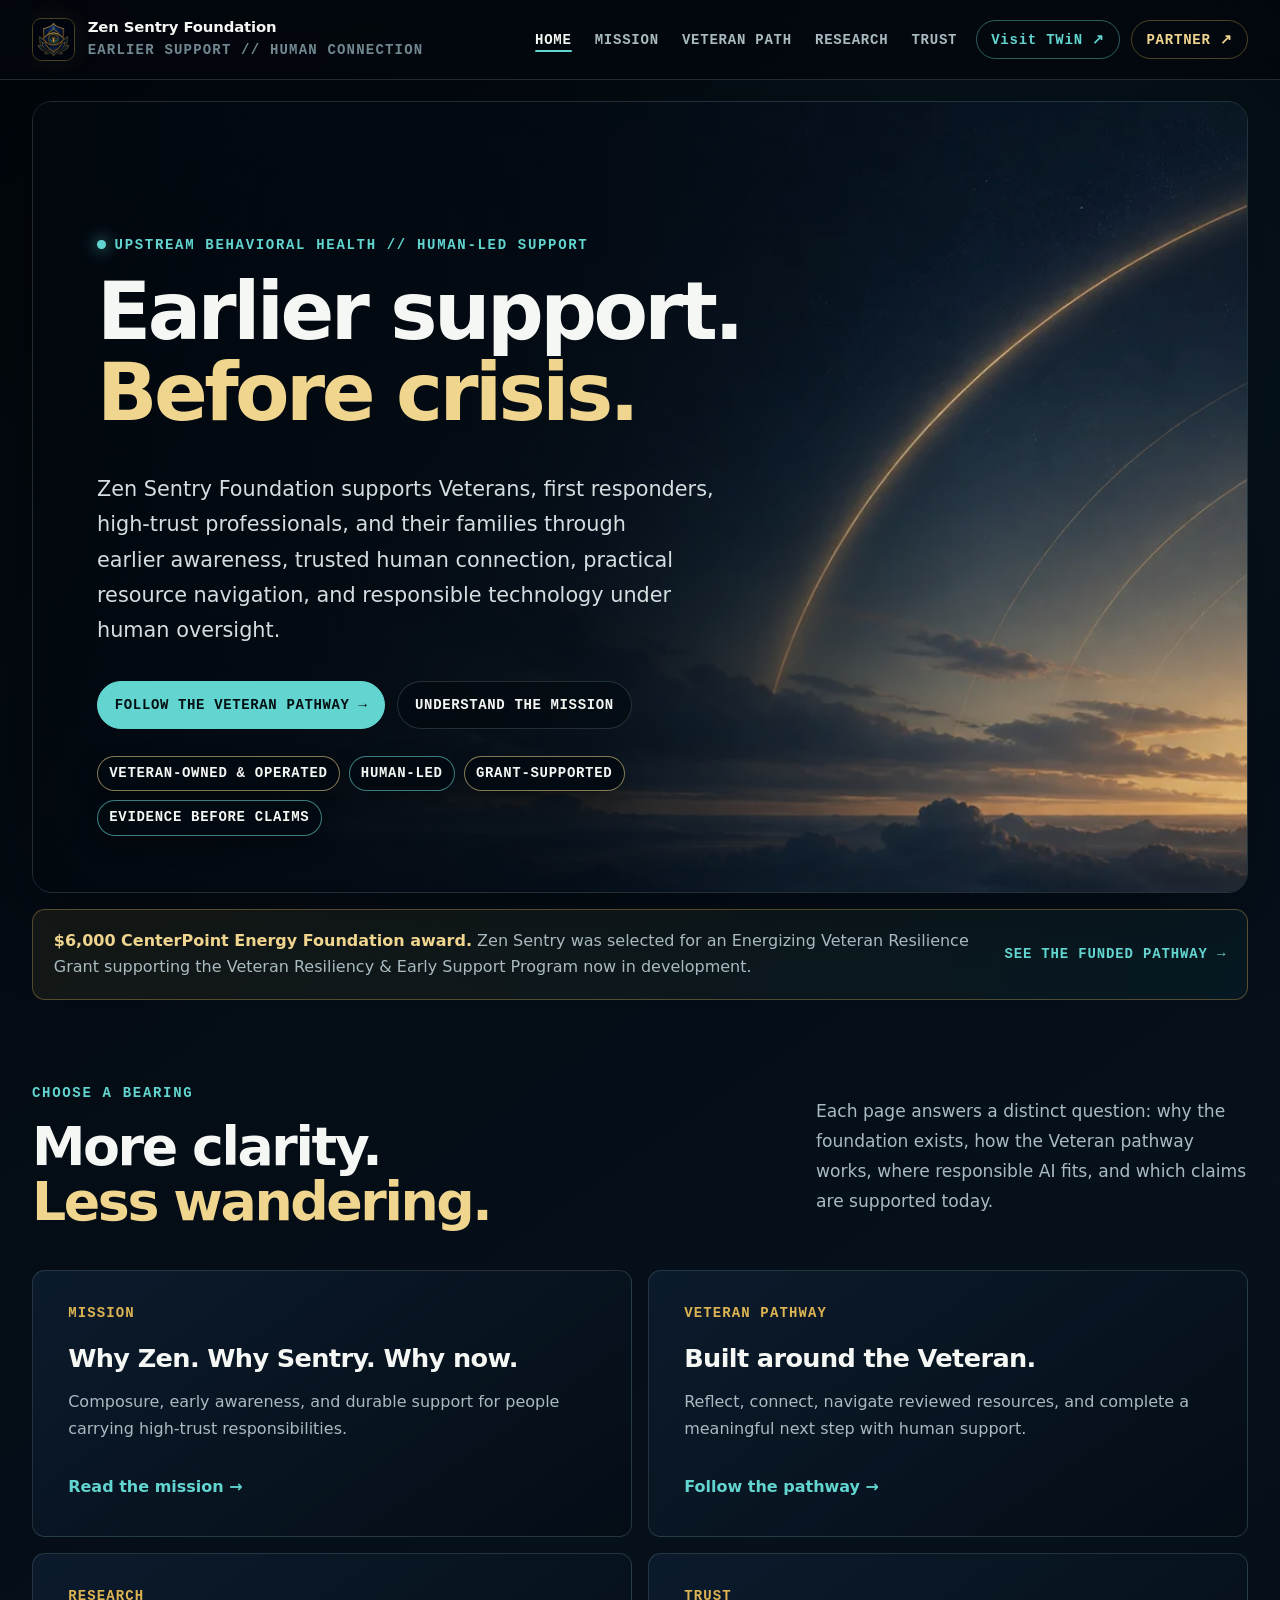
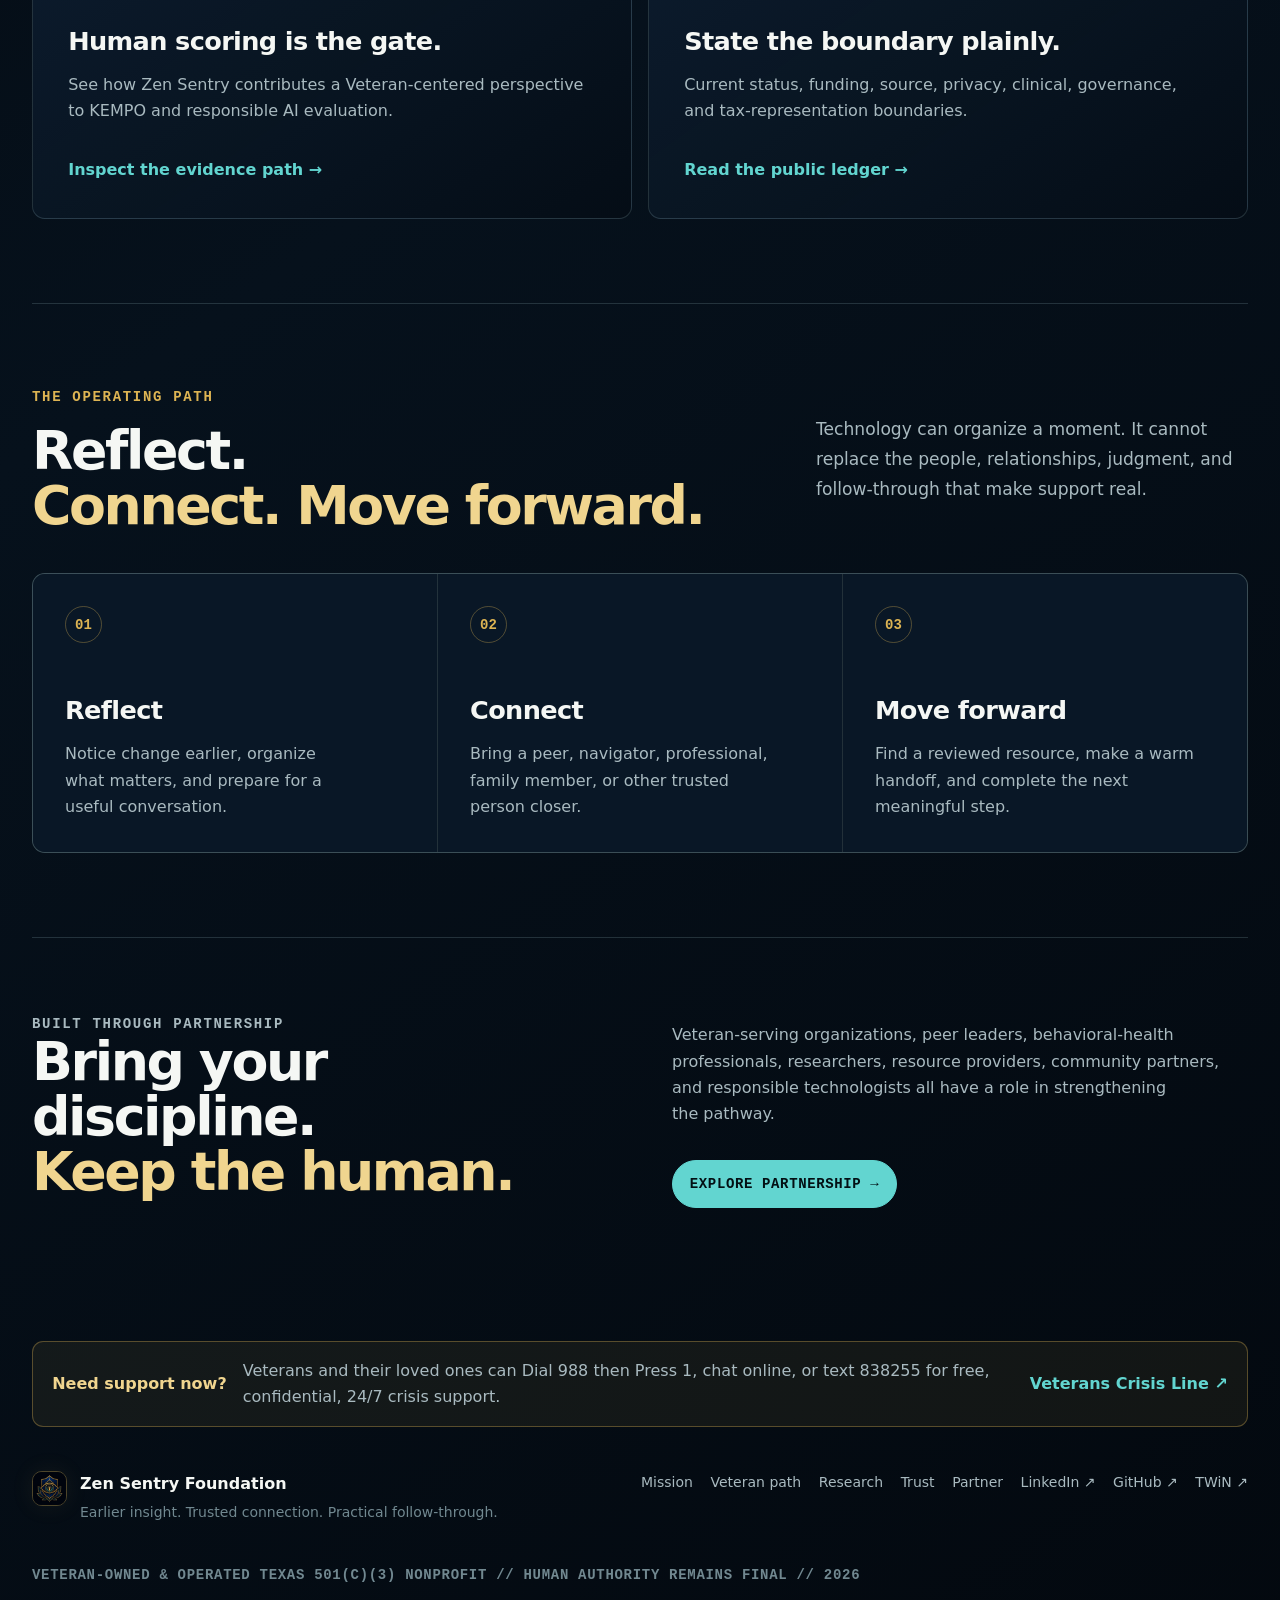
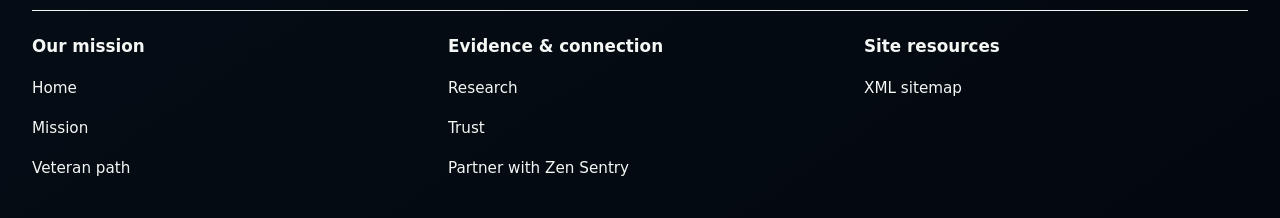
==== index.html @ cef66a47 "Correct TWiN homepage header links across ZSF" ====
<!doctype html>
<html lang="en">
  <head>
    <meta charset="utf-8">
    <meta name="viewport" content="width=device-width, initial-scale=1">
    <meta name="theme-color" content="#03070d">
    <meta name="description" content="A nonprofit focused on early awareness, resilience education, and practical resources for Veterans, first responders, high-trust professionals, and families.">
    <meta property="og:type" content="website">
    <meta property="og:site_name" content="Zen Sentry Foundation">
    <meta property="og:title" content="Zen Sentry Foundation | Earlier Support Through Human Connection">
    <meta property="og:description" content="A nonprofit focused on early awareness, resilience education, and practical resources for Veterans, first responders, high-trust professionals, and families.">
    <meta property="og:url" content="https://thewizardnexus.github.io/Zen-Sentry-Foundation/">
    <meta property="og:image" content="https://thewizardnexus.github.io/Zen-Sentry-Foundation/assets/zen-sentry-foundation-readme-header.png">
    <meta property="og:image:alt" content="A gold Zen Sentry seal over a midnight horizon and a path toward dawn.">
    <meta name="twitter:card" content="summary_large_image">
    <meta name="twitter:title" content="Zen Sentry Foundation | Earlier Support Through Human Connection">
    <meta name="twitter:description" content="A nonprofit focused on early awareness, resilience education, and practical resources for Veterans, first responders, high-trust professionals, and families.">
    <meta name="twitter:image" content="https://thewizardnexus.github.io/Zen-Sentry-Foundation/assets/zen-sentry-foundation-readme-header.png">
    <link rel="canonical" href="https://thewizardnexus.github.io/Zen-Sentry-Foundation/">
    <link rel="icon" href="assets/zen-sentry-logo.jpg" type="image/jpeg">
    <link rel="apple-touch-icon" href="assets/zen-sentry-logo.jpg">
    <link rel="stylesheet" href="styles.css?v=20260830e">
    <script src="app.js?v=20260825" defer></script>
    <title>Zen Sentry Foundation | Earlier Support Through Human Connection</title>
  </head>
  <body data-page="home">
    <a class="skip-link" href="#main">Skip to the mission</a>
    <header class="site-header">
      <a class="brand" href="index.html" aria-label="Zen Sentry Foundation home">
        <img class="brand-mark" src="assets/zen-sentry-logo.jpg" width="200" height="200" alt="">
        <span class="brand-copy"><b>Zen Sentry Foundation</b><small>Earlier support // human connection</small></span>
      </a>
      <button class="menu-button" type="button" aria-expanded="false" aria-controls="primary-navigation">Menu</button>
      <nav id="primary-navigation" aria-label="Primary navigation">
        <a data-nav="home" href="index.html">Home</a>
        <a data-nav="mission" href="mission.html">Mission</a>
        <a data-nav="veterans" href="veterans.html">Veteran path</a>
        <a data-nav="research" href="research.html">Research</a>
        <a data-nav="trust" href="trust.html">Trust</a>
        <a class="nav-twin" href="https://www.thewizardnexus.com/index.html">Visit TWiN ↗</a>
        <a class="nav-cta" data-nav="contact" href="contact.html">Partner ↗</a>
      </nav>
    </header>

    <main id="main">
      <section class="home-hero" aria-labelledby="home-title">
        <img class="hero-art" src="assets/zen-sentry-foundation-readme-header.webp" width="2172" height="724" alt="A gold Zen Sentry seal above a quiet planetary horizon, with a luminous path toward dawn.">
        <div class="home-hero-copy">
          <p class="eyebrow"><span class="signal-dot" aria-hidden="true"></span>Upstream behavioral health // human-led support</p>
          <h1 id="home-title"><span class="headline-white">Earlier support.</span><br><span>Before crisis.</span></h1>
          <p class="hero-lede">Zen Sentry Foundation supports Veterans, first responders, high-trust professionals, and their families through earlier awareness, trusted human connection, practical resource navigation, and responsible technology under human oversight.</p>
          <div class="button-row">
            <a class="button button-primary" href="veterans.html">Follow the Veteran pathway <span aria-hidden="true">→</span></a>
            <a class="button button-secondary" href="mission.html">Understand the mission</a>
          </div>
          <p class="proof-line"><span>Veteran-owned &amp; operated</span><span>Human-led</span><span>Grant-supported</span><span>Evidence before claims</span></p>
        </div>
      </section>

      <aside class="grant-signal reveal" aria-label="Current program milestone">
        <p><strong>$6,000 CenterPoint Energy Foundation award.</strong> Zen Sentry was selected for an Energizing Veteran Resilience Grant supporting the Veteran Resiliency &amp; Early Support Program now in development.</p>
        <a href="veterans.html">See the funded pathway →</a>
      </aside>

      <section class="section reveal" aria-labelledby="routes-title">
        <div class="section-heading">
          <div><p class="eyebrow">Choose a bearing</p><h2 id="routes-title">More clarity.<br><span>Less wandering.</span></h2></div>
          <p>Each page answers a distinct question: why the foundation exists, how the Veteran pathway works, where responsible AI fits, and which claims are supported today.</p>
        </div>
        <div class="route-grid">
          <a class="route-card" href="mission.html"><span class="card-code">Mission</span><h3>Why Zen. Why Sentry. Why now.</h3><p>Composure, early awareness, and durable support for people carrying high-trust responsibilities.</p><i>Read the mission →</i></a>
          <a class="route-card" href="veterans.html"><span class="card-code">Veteran pathway</span><h3>Built around the Veteran.</h3><p>Reflect, connect, navigate reviewed resources, and complete a meaningful next step with human support.</p><i>Follow the pathway →</i></a>
          <a class="route-card" href="research.html"><span class="card-code">Research</span><h3>Human scoring is the gate.</h3><p>See how Zen Sentry contributes a Veteran-centered perspective to KEMPO and responsible AI evaluation.</p><i>Inspect the evidence path →</i></a>
          <a class="route-card" href="trust.html"><span class="card-code">Trust</span><h3>State the boundary plainly.</h3><p>Current status, funding, source, privacy, clinical, governance, and tax-representation boundaries.</p><i>Read the public ledger →</i></a>
        </div>
      </section>

      <section class="section reveal" aria-labelledby="path-title">
        <div class="section-heading">
          <div><p class="eyebrow gold">The operating path</p><h2 id="path-title">Reflect.<br><span>Connect. Move forward.</span></h2></div>
          <p>Technology can organize a moment. It cannot replace the people, relationships, judgment, and follow-through that make support real.</p>
        </div>
        <div class="pathway">
          <article><span>01</span><h3>Reflect</h3><p>Notice change earlier, organize what matters, and prepare for a useful conversation.</p></article>
          <article><span>02</span><h3>Connect</h3><p>Bring a peer, navigator, professional, family member, or other trusted person closer.</p></article>
          <article><span>03</span><h3>Move forward</h3><p>Find a reviewed resource, make a warm handoff, and complete the next meaningful step.</p></article>
        </div>
      </section>

      <section class="page-next reveal" aria-labelledby="partner-title">
        <div><p class="eyebrow">Built through partnership</p><h2 id="partner-title">Bring your discipline.<br><span>Keep the human.</span></h2></div>
        <div><p>Veteran-serving organizations, peer leaders, behavioral-health professionals, researchers, resource providers, community partners, and responsible technologists all have a role in strengthening the pathway.</p><div class="button-row"><a class="button button-primary" href="contact.html">Explore partnership <span aria-hidden="true">→</span></a></div></div>
      </section>
    </main>

    <footer class="site-footer">
      <aside class="crisis-bar" aria-label="Crisis support">
        <strong>Need support now?</strong>
        <span>Veterans and their loved ones can Dial 988 then Press 1, chat online, or text 838255 for free, confidential, 24/7 crisis support.</span>
        <a href="https://www.veteranscrisisline.net/" target="_blank" rel="noreferrer">Veterans Crisis Line ↗</a>
      </aside>
      <div class="footer-main">
        <div class="footer-brand"><img class="brand-mark small" src="assets/zen-sentry-logo.jpg" width="200" height="200" alt=""><p><strong>Zen Sentry Foundation</strong><span>Earlier insight. Trusted connection. Practical follow-through.</span></p></div>
        <nav class="footer-nav" aria-label="Footer navigation"><a href="mission.html">Mission</a><a href="veterans.html">Veteran path</a><a href="research.html">Research</a><a href="trust.html">Trust</a><a href="contact.html">Partner</a><a href="https://www.linkedin.com/company/zen-sentry-foundation/">LinkedIn ↗</a><a href="https://github.com/TheWizardNexus/Zen-Sentry-Foundation">GitHub ↗</a><a href="https://thewizardnexus.github.io/TheWizardNexus.com/">TWiN ↗</a></nav>
      </div>
      <p class="footer-note">Veteran-owned &amp; operated Texas 501(c)(3) nonprofit // Human authority remains final // <span data-current-year>2026</span></p>

<nav class="site-map-navigation" aria-label="Site map">
<div class="site-map-group"><h2>Our mission</h2><ul><li><a href="index.html">Home</a></li><li><a href="mission.html">Mission</a></li><li><a href="veterans.html">Veteran path</a></li></ul></div>
<div class="site-map-group"><h2>Evidence &amp; connection</h2><ul><li><a href="research.html">Research</a></li><li><a href="trust.html">Trust</a></li><li><a href="contact.html">Partner with Zen Sentry</a></li></ul></div>
<div class="site-map-group"><h2>Site resources</h2><ul><li><a href="sitemap.xml">XML sitemap</a></li></ul></div>
</nav>
</footer>
  </body>
</html>
---- styles.css ----
:root {
  color-scheme: dark;
  --void: #03070d;
  --ink: #06101b;
  --panel: #091726;
  --panel-strong: #0c1c2d;
  --line: rgba(169, 208, 214, 0.18);
  --line-gold: rgba(221, 180, 83, 0.34);
  --white: #f5f7f4;
  --muted: #a9bac0;
  --quiet: #718890;
  --teal: #62d5d0;
  --teal-strong: #37bfc3;
  --gold: #ddb453;
  --gold-soft: #f0d58f;
  --danger: #ffcf88;
  --shadow: 0 26px 80px rgba(0, 0, 0, 0.34);
  --sans: Inter, ui-sans-serif, system-ui, -apple-system, BlinkMacSystemFont, "Segoe UI", sans-serif;
  --mono: "SFMono-Regular", Consolas, "Liberation Mono", monospace;
  --max: 76rem;
}

* { box-sizing: border-box; }

html {
  min-width: 20rem;
  overflow-x: clip;
  background: var(--void);
  scroll-behavior: smooth;
}

body {
  min-height: 100vh;
  margin: 0;
  overflow-x: clip;
  background:
    radial-gradient(circle at 75% 10%, rgba(55, 191, 195, 0.08), transparent 31rem),
    linear-gradient(145deg, #02060b 0%, #06111c 48%, #03080e 100%);
  color: var(--white);
  font: 400 1rem/1.65 var(--sans);
  -webkit-font-smoothing: antialiased;
}

body::before {
  position: fixed;
  z-index: -1;
  inset: -20vh -20vw;
  background:
    radial-gradient(circle at 20% 30%, rgba(221, 180, 83, 0.08) 0 1px, transparent 2px),
    radial-gradient(circle at 80% 18%, rgba(98, 213, 208, 0.12) 0 1px, transparent 2px),
    radial-gradient(circle at 60% 75%, rgba(255, 255, 255, 0.08) 0 1px, transparent 2px);
  background-size: 17rem 17rem, 23rem 23rem, 29rem 29rem;
  content: "";
  opacity: 0.36;
  animation: atmosphere 42s ease-in-out infinite alternate;
}

@keyframes atmosphere {
  to { transform: translate3d(2.5rem, -1.5rem, 0) scale(1.02); }
}

a { color: inherit; text-decoration: none; }
a:hover { color: var(--teal); }
img { max-width: 100%; }
button, input, textarea, select { font: inherit; }

:focus-visible {
  outline: 3px solid var(--gold);
  outline-offset: 4px;
}

.skip-link {
  position: fixed;
  z-index: 100;
  top: 0.75rem;
  left: 0.75rem;
  padding: 0.7rem 1rem;
  transform: translateY(-160%);
  border-radius: 999px;
  background: var(--white);
  color: var(--void);
  font-weight: 800;
}

.skip-link:focus { transform: translateY(0); }

.site-header {
  position: sticky;
  z-index: 50;
  top: 0;
  display: flex;
  width: min(100% - 2rem, var(--max));
  min-height: 5rem;
  margin: 0 auto;
  align-items: center;
  justify-content: space-between;
  gap: 2rem;
  border-bottom: 1px solid var(--line);
  background: rgba(3, 8, 14, 0.84);
  backdrop-filter: blur(18px);
}

.site-header::before,
.site-header::after {
  position: absolute;
  top: 0;
  bottom: -1px;
  width: max(1rem, calc((100vw - var(--max)) / 2));
  background: inherit;
  border-bottom: inherit;
  content: "";
}

.site-header::before { right: 100%; }
.site-header::after { left: 100%; }

.brand {
  display: inline-flex;
  min-width: max-content;
  align-items: center;
  gap: 0.78rem;
}

.brand-mark {
  display: block;
  width: 2.7rem;
  height: 2.7rem;
  flex: 0 0 auto;
  border: 1px solid var(--line-gold);
  border-radius: 0.6rem;
  object-fit: cover;
  box-shadow: 0 0 24px rgba(221, 180, 83, 0.08);
}

.brand-mark.small { width: 2.2rem; height: 2.2rem; }
.brand-copy { display: grid; line-height: 1.15; }
.brand-copy b { font-size: 0.93rem; letter-spacing: -0.01em; }
.brand-copy small {
  margin-top: 0.3rem;
  color: var(--quiet);
  font: 650 0.875rem/1.3 var(--mono);
  letter-spacing: 0.085em;
  text-transform: uppercase;
}

#primary-navigation {
  display: flex;
  align-items: center;
  gap: clamp(0.15rem, 0.6vw, 0.7rem);
}

#primary-navigation a {
  position: relative;
  padding: 0.65rem 0.48rem;
  color: var(--muted);
  font: 700 0.875rem/1 var(--mono);
  letter-spacing: 0.055em;
  text-transform: uppercase;
}

#primary-navigation a:hover,
#primary-navigation a[aria-current="page"] { color: var(--white); }

#primary-navigation a[aria-current="page"]::after {
  position: absolute;
  right: 0.45rem;
  bottom: 0.3rem;
  left: 0.45rem;
  height: 2px;
  border-radius: 999px;
  background: var(--teal);
  content: "";
}

#primary-navigation .nav-cta {
  margin-left: 0.2rem;
  padding: 0.72rem 0.9rem;
  border: 1px solid var(--line-gold);
  border-radius: 999px;
  color: var(--gold-soft);
}

#primary-navigation .nav-cta::after { display: none; }
#primary-navigation .nav-cta:hover { border-color: var(--gold); background: rgba(221, 180, 83, 0.1); }
#primary-navigation .nav-twin {
  margin-left: 0.2rem;
  padding: 0.72rem 0.9rem;
  border: 1px solid rgba(98, 213, 208, 0.42);
  border-radius: 999px;
  color: var(--teal);
  text-transform: none;
}
#primary-navigation .nav-twin::after { display: none; }
#primary-navigation .nav-twin:hover { border-color: var(--teal); background: rgba(98, 213, 208, 0.08); }

.menu-button {
  display: none;
  border: 1px solid var(--line);
  border-radius: 999px;
  background: var(--panel);
  color: var(--white);
  padding: 0.65rem 0.9rem;
  font: 750 0.875rem/1 var(--mono);
  letter-spacing: 0.06em;
  text-transform: uppercase;
}

main {
  width: min(100% - 2rem, var(--max));
  margin: 0 auto;
}

.home-hero {
  position: relative;
  min-height: clamp(35rem, 66vw, 48rem);
  margin-top: 1.3rem;
  overflow: hidden;
  border: 1px solid var(--line);
  border-radius: 1.25rem;
  box-shadow: var(--shadow);
  isolation: isolate;
}

.home-hero::after {
  position: absolute;
  z-index: -1;
  inset: 0;
  background: linear-gradient(90deg, rgba(2, 7, 13, 0.92) 0%, rgba(2, 7, 13, 0.68) 43%, rgba(2, 7, 13, 0.08) 78%);
  content: "";
}

.hero-art {
  position: absolute;
  z-index: -2;
  inset: 0;
  width: 100%;
  height: 100%;
  object-fit: cover;
  object-position: center;
}

.home-hero-copy {
  display: flex;
  min-height: inherit;
  max-width: 52rem;
  padding: clamp(4rem, 11vw, 8.3rem) clamp(1.4rem, 5vw, 4.5rem) 3.5rem;
  flex-direction: column;
  justify-content: flex-end;
}

.home-hero h1 { max-width: 9.5em; font-size: clamp(3.8rem, 6.2vw, 6.5rem); }
.home-hero h1 .headline-white { color: var(--white); white-space: nowrap; }

.eyebrow {
  margin: 0 0 1rem;
  color: var(--teal);
  font: 750 0.875rem/1.5 var(--mono);
  letter-spacing: 0.12em;
  text-transform: uppercase;
}

.eyebrow.gold { color: var(--gold); }

.signal-dot {
  display: inline-block;
  width: 0.55rem;
  height: 0.55rem;
  margin-right: 0.55rem;
  border-radius: 50%;
  background: var(--teal);
  box-shadow: 0 0 16px var(--teal);
}

h1, h2, h3, p { text-wrap: pretty; }

h1, h2, h3 {
  margin: 0 0 1rem;
  color: var(--white);
  line-height: 1.02;
  letter-spacing: -0.045em;
}

h1 { font-size: clamp(3.7rem, 8.4vw, 7.9rem); }
h2 { font-size: clamp(2.5rem, 4.2vw, 4.2rem); }
h3 { font-size: clamp(1.25rem, 2vw, 1.75rem); letter-spacing: -0.025em; line-height: 1.14; }
h1 span, h2 span { color: var(--gold-soft); }

.hero-lede {
  max-width: 39rem;
  margin: 1.4rem 0 0;
  color: #d2dedf;
  font-size: clamp(1.08rem, 1.7vw, 1.3rem);
  line-height: 1.7;
}

.button-row {
  display: flex;
  margin-top: 2rem;
  flex-wrap: wrap;
  gap: 0.75rem;
}

.button {
  display: inline-flex;
  min-height: 3rem;
  padding: 0.8rem 1.05rem;
  align-items: center;
  justify-content: center;
  gap: 0.55rem;
  border: 1px solid var(--line);
  border-radius: 999px;
  font: 800 0.875rem/1 var(--mono);
  letter-spacing: 0.045em;
  text-transform: uppercase;
}

.button-primary {
  border-color: var(--teal);
  background: var(--teal);
  color: #031014;
}

.button-primary:hover { background: #90ebe5; color: #031014; }
.button-secondary { background: rgba(3, 10, 17, 0.7); color: var(--white); }
.button-secondary:hover { border-color: var(--gold); color: var(--gold-soft); }

.proof-line {
  display: flex;
  margin: 1.7rem 0 0;
  flex-wrap: wrap;
  gap: 0.55rem;
  color: var(--white);
  font: 750 0.875rem/1.25 var(--mono);
  letter-spacing: 0.05em;
  text-transform: uppercase;
}

.proof-line span {
  width: fit-content;
  padding: 0.5rem 0.7rem;
  border: 1px solid rgba(240, 213, 143, 0.55);
  border-radius: 999px;
  background: rgba(3, 10, 17, 0.88);
  box-shadow: 0 0.55rem 1.4rem rgba(0, 0, 0, 0.28);
  backdrop-filter: blur(10px);
}
.proof-line span:nth-child(even) { border-color: rgba(98, 213, 208, 0.58); }

.grant-signal {
  display: grid;
  margin-top: 1rem;
  grid-template-columns: 1fr auto;
  gap: 1rem;
  padding: 1.15rem 1.3rem;
  align-items: center;
  border: 1px solid var(--line-gold);
  border-radius: 0.8rem;
  background: linear-gradient(90deg, rgba(221, 180, 83, 0.08), rgba(55, 191, 195, 0.05));
}

.grant-signal p { margin: 0; color: var(--muted); }
.grant-signal strong { color: var(--gold-soft); }
.grant-signal a { color: var(--teal); font: 750 0.875rem/1 var(--mono); letter-spacing: 0.06em; text-transform: uppercase; }

.section {
  padding: clamp(3.25rem, 6.5vw, 5.5rem) 0;
  border-bottom: 1px solid var(--line);
}

.section-heading {
  display: grid;
  margin-bottom: 2.5rem;
  grid-template-columns: minmax(0, 1.25fr) minmax(17rem, 0.75fr);
  gap: 2rem 4rem;
  align-items: center;
}

.section-heading h2 { margin-bottom: 0; }
.section-heading > p,
.section-copy p,
.page-hero-aside p {
  margin: 0;
  color: var(--muted);
  font-size: 1.07rem;
  line-height: 1.75;
}

.route-grid,
.card-grid {
  display: grid;
  grid-template-columns: repeat(2, minmax(0, 1fr));
  gap: 1rem;
}

.route-card,
.info-card {
  position: relative;
  min-height: 14rem;
  padding: clamp(1.3rem, 3vw, 2.2rem);
  overflow: hidden;
  border: 1px solid var(--line);
  border-radius: 0.8rem;
  background: linear-gradient(145deg, rgba(12, 28, 45, 0.96), rgba(5, 13, 22, 0.9));
}

.route-card:hover { transform: translateY(-3px); border-color: rgba(98, 213, 208, 0.44); color: inherit; }
.route-card,
.button { transition: border-color 180ms ease, background 180ms ease, color 180ms ease, transform 180ms ease; }

.card-code {
  display: block;
  margin-bottom: 1.5rem;
  color: var(--gold);
  font: 750 0.875rem/1 var(--mono);
  letter-spacing: 0.08em;
  text-transform: uppercase;
}

.route-card p,
.info-card p { max-width: 35rem; margin: 0.8rem 0 0; color: var(--muted); }
.route-card i { display: block; margin-top: 2rem; color: var(--teal); font-style: normal; font-weight: 750; }

.pathway {
  display: grid;
  grid-template-columns: repeat(3, minmax(0, 1fr));
  gap: 1px;
  overflow: hidden;
  border: 1px solid var(--line);
  border-radius: 0.8rem;
  background: var(--line);
}

.pathway article {
  min-height: 17rem;
  padding: 2rem;
  background: var(--panel);
}

.pathway span,
.step-number {
  display: inline-grid;
  width: 2.3rem;
  height: 2.3rem;
  place-items: center;
  border: 1px solid var(--line-gold);
  border-radius: 50%;
  color: var(--gold);
  font: 750 0.875rem/1 var(--mono);
}

.pathway h3 { margin-top: 3.3rem; }
.pathway p { margin-bottom: 0; color: var(--muted); }

.page-hero {
  position: relative;
  display: grid;
  min-height: auto;
  padding: clamp(2.75rem, 5vw, 4.25rem) 0 clamp(2.5rem, 4vw, 3.5rem);
  grid-template-columns: minmax(0, 1.25fr) minmax(18rem, 0.75fr);
  gap: 2rem 4rem;
  align-items: center;
  border-bottom: 1px solid var(--line);
}

.page-hero::after {
  position: absolute;
  z-index: -1;
  top: 4rem;
  right: -12rem;
  width: 32rem;
  height: 32rem;
  border: 1px solid var(--line-gold);
  border-radius: 50%;
  box-shadow: inset 0 0 80px rgba(55, 191, 195, 0.04);
  content: "";
}

.page-hero h1 { max-width: none; font-size: clamp(3.2rem, 5.5vw, 5.4rem); }
.page-hero-aside { padding-bottom: 0.4rem; }

.status-row {
  display: flex;
  margin: 1.3rem 0 0;
  flex-wrap: wrap;
  gap: 0.55rem;
}

.status-chip {
  padding: 0.42rem 0.62rem;
  border: 1px solid var(--line);
  border-radius: 999px;
  color: var(--muted);
  font: 700 0.875rem/1 var(--mono);
  letter-spacing: 0.05em;
  text-transform: uppercase;
}

.status-chip.good { border-color: rgba(98, 213, 208, 0.48); color: var(--teal); }
.status-chip.caution { border-color: var(--line-gold); color: var(--gold-soft); }

.name-grid {
  display: grid;
  grid-template-columns: repeat(3, minmax(0, 1fr));
  gap: 1rem;
}

.name-card {
  min-height: 15rem;
  padding: 1.6rem;
  border: 1px solid var(--line);
  border-radius: 0.8rem;
  background: var(--panel);
}

.name-card strong {
  display: block;
  color: var(--gold-soft);
  font: 500 clamp(2.5rem, 4vw, 4rem)/1 var(--sans);
  letter-spacing: -0.055em;
}
.name-card span { display: block; margin-top: 1rem; color: var(--teal); font: 750 0.875rem/1 var(--mono); letter-spacing: 0.1em; text-transform: uppercase; }
.name-card p { margin-top: 1.7rem; color: var(--muted); }

.program-steps {
  display: grid;
  gap: 1rem;
}

.program-step {
  display: grid;
  min-height: 13rem;
  padding: 2rem;
  grid-template-columns: 4rem 1fr minmax(15rem, 0.7fr);
  gap: 1.3rem 2rem;
  align-items: start;
  border: 1px solid var(--line);
  border-radius: 0.8rem;
  background: rgba(9, 23, 38, 0.78);
}

.program-step p { margin: 0; color: var(--muted); }
.program-step .step-outcome { color: var(--gold-soft); font-weight: 650; }

.metric-grid {
  display: grid;
  grid-template-columns: repeat(auto-fit, minmax(12rem, 1fr));
  gap: 0.7rem;
}

.metric-card {
  min-height: 0;
  padding: 1rem 1.1rem;
  border: 1px solid var(--line);
  border-top: 2px solid rgba(98, 213, 208, 0.68);
  border-radius: 0.7rem;
  background: var(--panel);
}
.metric-card p { margin: 0; color: var(--muted); font-size: 1.02rem; }

.boundary-box {
  display: grid;
  padding: clamp(1.6rem, 4vw, 3rem);
  grid-template-columns: 1fr 1fr;
  gap: 2rem 4rem;
  border: 1px solid var(--line-gold);
  border-radius: 0.8rem;
  background: linear-gradient(135deg, rgba(221, 180, 83, 0.08), rgba(9, 23, 38, 0.82));
}

.boundary-box p { margin: 0; color: var(--muted); }

.snapshot {
  display: grid;
  grid-template-columns: repeat(3, minmax(0, 1fr));
  gap: 1rem;
}

.snapshot article {
  min-height: 16rem;
  padding: 1.8rem;
  border-top: 2px solid var(--teal);
  background: var(--panel);
}

.snapshot strong { display: block; color: var(--white); font-size: clamp(3rem, 6vw, 5.5rem); letter-spacing: -0.06em; line-height: 1; }
.snapshot span { display: block; margin-top: 1rem; color: var(--gold); font: 750 0.875rem/1.4 var(--mono); letter-spacing: 0.08em; text-transform: uppercase; }
.snapshot p { margin-top: 2rem; color: var(--muted); }

.dimensions {
  display: grid;
  grid-template-columns: repeat(5, minmax(0, 1fr));
  gap: 1px;
  overflow: hidden;
  border: 1px solid var(--line);
  border-radius: 0.8rem;
  background: var(--line);
}

.dimension {
  min-height: 11rem;
  padding: 1.1rem;
  border: 0;
  border-radius: 0;
  background: rgba(8, 18, 27, 0.96);
}

.dimension b { color: var(--gold); font: 800 clamp(2.2rem, 3.5vw, 3.5rem)/1 var(--sans); }
.dimension h3 { margin: 1rem 0 0.55rem; font-size: 1.15rem; }
.dimension p { margin: 0; color: var(--muted); font-size: 1rem; }

.kempo-feature {
  margin: clamp(2rem, 4vw, 3.5rem) 0;
  padding: clamp(1.5rem, 4vw, 3.5rem);
  border: 1px solid var(--line-gold);
  border-radius: 0.9rem;
  background: linear-gradient(145deg, rgba(221, 180, 83, 0.08), rgba(8, 18, 27, 0.96) 48%);
}
.kempo-feature .section-heading { margin-bottom: 2rem; }

.evidence-flow {
  display: grid;
  grid-template-columns: 1fr;
  gap: 0;
  overflow: hidden;
  border: 1px solid var(--line);
  border-radius: 0.8rem;
  background: linear-gradient(135deg, rgba(221, 180, 83, 0.05), rgba(9, 23, 38, 0.72));
}

.evidence-flow li {
  display: grid;
  min-height: 0;
  padding: 1rem 1.2rem;
  align-items: center;
  grid-template-columns: 3.5rem 1fr;
  gap: 1rem;
  border-bottom: 1px solid var(--line);
  background: transparent;
  color: var(--muted);
  list-style: none;
}
.evidence-flow li:last-child { border-bottom: 0; }
.evidence-flow b { display: block; margin: 0; color: var(--gold); font: 750 0.875rem/1 var(--mono); }

.ledger {
  width: 100%;
  overflow: hidden;
  border-collapse: separate;
  border: 1px solid var(--line);
  border-spacing: 0;
  border-radius: 0.8rem;
  background: var(--panel);
}

.ledger th,
.ledger td {
  padding: 1.15rem 1.3rem;
  border-bottom: 1px solid var(--line);
  text-align: left;
  vertical-align: top;
}

.ledger tr:last-child th,
.ledger tr:last-child td { border-bottom: 0; }
.ledger th { width: 28%; color: var(--gold-soft); font: 750 0.875rem/1.5 var(--mono); letter-spacing: 0.06em; text-transform: uppercase; }
.ledger th.brand-case { text-transform: none; }
.ledger td { color: var(--muted); }

.partner-grid {
  display: grid;
  grid-template-columns: repeat(3, minmax(0, 1fr));
  gap: 0.8rem;
}

.partner-grid li {
  min-height: 8rem;
  padding: 1.2rem;
  border: 1px solid var(--line);
  border-radius: 0.65rem;
  background: var(--panel);
  color: var(--muted);
  list-style: none;
}

.partner-grid strong { display: block; margin-bottom: 1rem; color: var(--white); }

.contact-routes {
  display: grid;
  grid-template-columns: repeat(3, minmax(0, 1fr));
  gap: 1rem;
}

.contact-route {
  min-height: 18rem;
  padding: 1.7rem;
  border: 1px solid var(--line);
  border-radius: 0.8rem;
  background: var(--panel);
}

.contact-route p { color: var(--muted); }
.contact-route a { display: inline-block; margin-top: 2rem; color: var(--teal); font-weight: 750; }

.page-next {
  display: grid;
  padding: clamp(3rem, 6vw, 5rem) 0;
  grid-template-columns: 1fr 1fr;
  gap: 2rem 4rem;
  align-items: center;
}

.page-next p { margin: 0; color: var(--muted); }

.site-footer {
  width: min(100% - 2rem, var(--max));
  margin: 0 auto;
  padding: 3rem 0 2rem;
}

.crisis-bar {
  display: grid;
  margin-bottom: 2.7rem;
  padding: 1rem 1.2rem;
  grid-template-columns: auto 1fr auto;
  gap: 0.8rem 1rem;
  align-items: center;
  border: 1px solid var(--line-gold);
  border-radius: 0.7rem;
  background: rgba(221, 180, 83, 0.07);
}

.crisis-bar strong { color: var(--gold-soft); }
.crisis-bar span { color: var(--muted); }
.crisis-bar a { color: var(--teal); font-weight: 800; }

.footer-main {
  display: grid;
  grid-template-columns: 1fr 1.2fr;
  gap: 2rem 4rem;
}

.footer-brand {
  display: flex;
  align-items: flex-start;
  gap: 0.8rem;
}

.footer-brand p { display: grid; margin: 0; }
.footer-brand span { margin-top: 0.25rem; color: var(--quiet); font-size: 0.875rem; }
.footer-nav { display: flex; flex-wrap: wrap; justify-content: flex-end; gap: 0.65rem 1.1rem; }
.footer-nav a { color: var(--muted); font-size: 0.875rem; }
.footer-note { margin: 2.5rem 0 0; color: var(--quiet); font: 650 0.875rem/1.6 var(--mono); letter-spacing: 0.05em; text-transform: uppercase; }

.js .reveal { opacity: 0; transform: translateY(1.2rem); }
.js .reveal.is-visible { opacity: 1; transform: translateY(0); transition: opacity 560ms ease, transform 560ms ease; }

@media (max-width: 68rem) {
  .site-header { gap: 1rem; }
  .js .menu-button { display: inline-flex; }
  .js #primary-navigation {
    position: absolute;
    top: calc(100% + 0.6rem);
    right: 0;
    display: none;
    width: min(24rem, calc(100vw - 2rem));
    padding: 0.7rem;
    flex-direction: column;
    align-items: stretch;
    border: 1px solid var(--line);
    border-radius: 0.8rem;
    background: rgba(5, 14, 23, 0.98);
    box-shadow: var(--shadow);
  }

  .js #primary-navigation[data-open] { display: flex; }
  .js #primary-navigation a { padding: 0.9rem; }
  .js #primary-navigation a[aria-current="page"]::after { right: auto; bottom: 0.5rem; left: 0.9rem; width: 2rem; }
  .js #primary-navigation .nav-cta { margin: 0.2rem 0 0; text-align: center; }
  html:not(.js) .site-header { align-items: flex-start; flex-wrap: wrap; }
  html:not(.js) #primary-navigation { flex: 1 1 100%; flex-wrap: wrap; }
  .metric-grid { grid-template-columns: repeat(3, minmax(0, 1fr)); }
}

@media (max-width: 52rem) {
  .section-heading,
  .page-hero,
  .boundary-box,
  .page-next,
  .footer-main { grid-template-columns: 1fr; }

  .section-heading,
  .page-hero,
  .page-next { align-items: start; }

  .page-hero { min-height: auto; gap: 2rem; }
  .page-hero h1 { margin-bottom: 0; }
  .dimensions {
    grid-template-columns: repeat(5, minmax(10.5rem, 1fr));
    overflow-x: auto;
  }
  .route-grid, .card-grid, .name-grid, .snapshot, .contact-routes { grid-template-columns: 1fr; }
  .pathway { grid-template-columns: 1fr; }
  .pathway article { min-height: 13rem; }
  .program-step { grid-template-columns: 3rem 1fr; }
  .program-step .step-outcome { grid-column: 2; }
  .partner-grid { grid-template-columns: repeat(2, minmax(0, 1fr)); }
  .footer-nav { justify-content: flex-start; }
  .crisis-bar { grid-template-columns: 1fr; }
}

@media (max-width: 36rem) {
  main, .site-header, .site-footer { width: min(100% - 1.2rem, var(--max)); }
  .brand-copy small { display: none; }
  .home-hero { min-height: 41rem; }
  .home-hero::after { background: linear-gradient(180deg, rgba(2, 7, 13, 0.18), rgba(2, 7, 13, 0.94) 70%); }
  .hero-art { object-position: 65% center; }
  .home-hero-copy { padding: 12rem 1.2rem 2rem; }
  .home-hero h1 .headline-white { white-space: normal; }
  h1 { font-size: clamp(3.2rem, 17vw, 4.8rem); }
  .proof-line { display: grid; gap: 0.3rem; }
  .proof-line span::after { display: none; }
  .grant-signal { grid-template-columns: 1fr; }
  .metric-grid, .dimensions, .evidence-flow, .partner-grid { grid-template-columns: 1fr; }
  .ledger, .ledger tbody, .ledger tr, .ledger th, .ledger td { display: block; }
  .ledger th { width: auto; padding-bottom: 0.25rem; border-bottom: 0; }
  .ledger td { padding-top: 0.25rem; }
}

@media (prefers-reduced-motion: reduce) {
  html { scroll-behavior: auto; }
  body::before { animation: none; }
  *, *::before, *::after { scroll-behavior: auto !important; transition-duration: 0.01ms !important; animation-duration: 0.01ms !important; animation-iteration-count: 1 !important; }
  .js .reveal { opacity: 1; transform: none; }
}

@media (forced-colors: active) {
  .home-hero::after { background: transparent; }
  .button, .route-card, .info-card, .name-card, .metric-card, .dimension, .contact-route { border: 1px solid CanvasText; }
}

/* Public page directory; scoped to the footer sitemap. */
footer:has(.site-map-navigation) { flex-wrap: wrap; }
footer .site-map-navigation { display: grid; grid-template-columns: repeat(auto-fit, minmax(min(100%, 13rem), 1fr)); gap: 1.5rem 2rem; grid-column: 1 / -1; flex: 0 0 100%; width: 100%; box-sizing: border-box; margin: 1.5rem 0 0; padding: 1.5rem 0 0; border-top: 1px solid currentColor; text-align: left; }
footer .site-map-navigation .site-map-group { display: block; min-width: 0; padding: 0; margin: 0; background: none; border: 0; }
footer .site-map-navigation h2 { margin: 0 0 .75rem; font-family: inherit; font-size: 1.05rem; font-weight: 700; line-height: 1.4; letter-spacing: normal; text-transform: none; color: inherit; }
footer .site-map-navigation ul { display: grid; gap: .25rem; list-style: none; padding: 0; margin: 0; }
footer .site-map-navigation li { display: block; padding: 0; margin: 0; }
footer .site-map-navigation a { display: inline-block; padding: .4rem 0; margin: 0; font-family: inherit; font-size: .95rem; font-weight: 400; line-height: 1.5; letter-spacing: normal; text-transform: none; color: inherit; text-decoration: none; }
footer .site-map-navigation a:hover { text-decoration: underline; text-underline-offset: .2em; }
footer .site-map-navigation a:focus-visible { outline: 2px solid currentColor; outline-offset: 3px; }
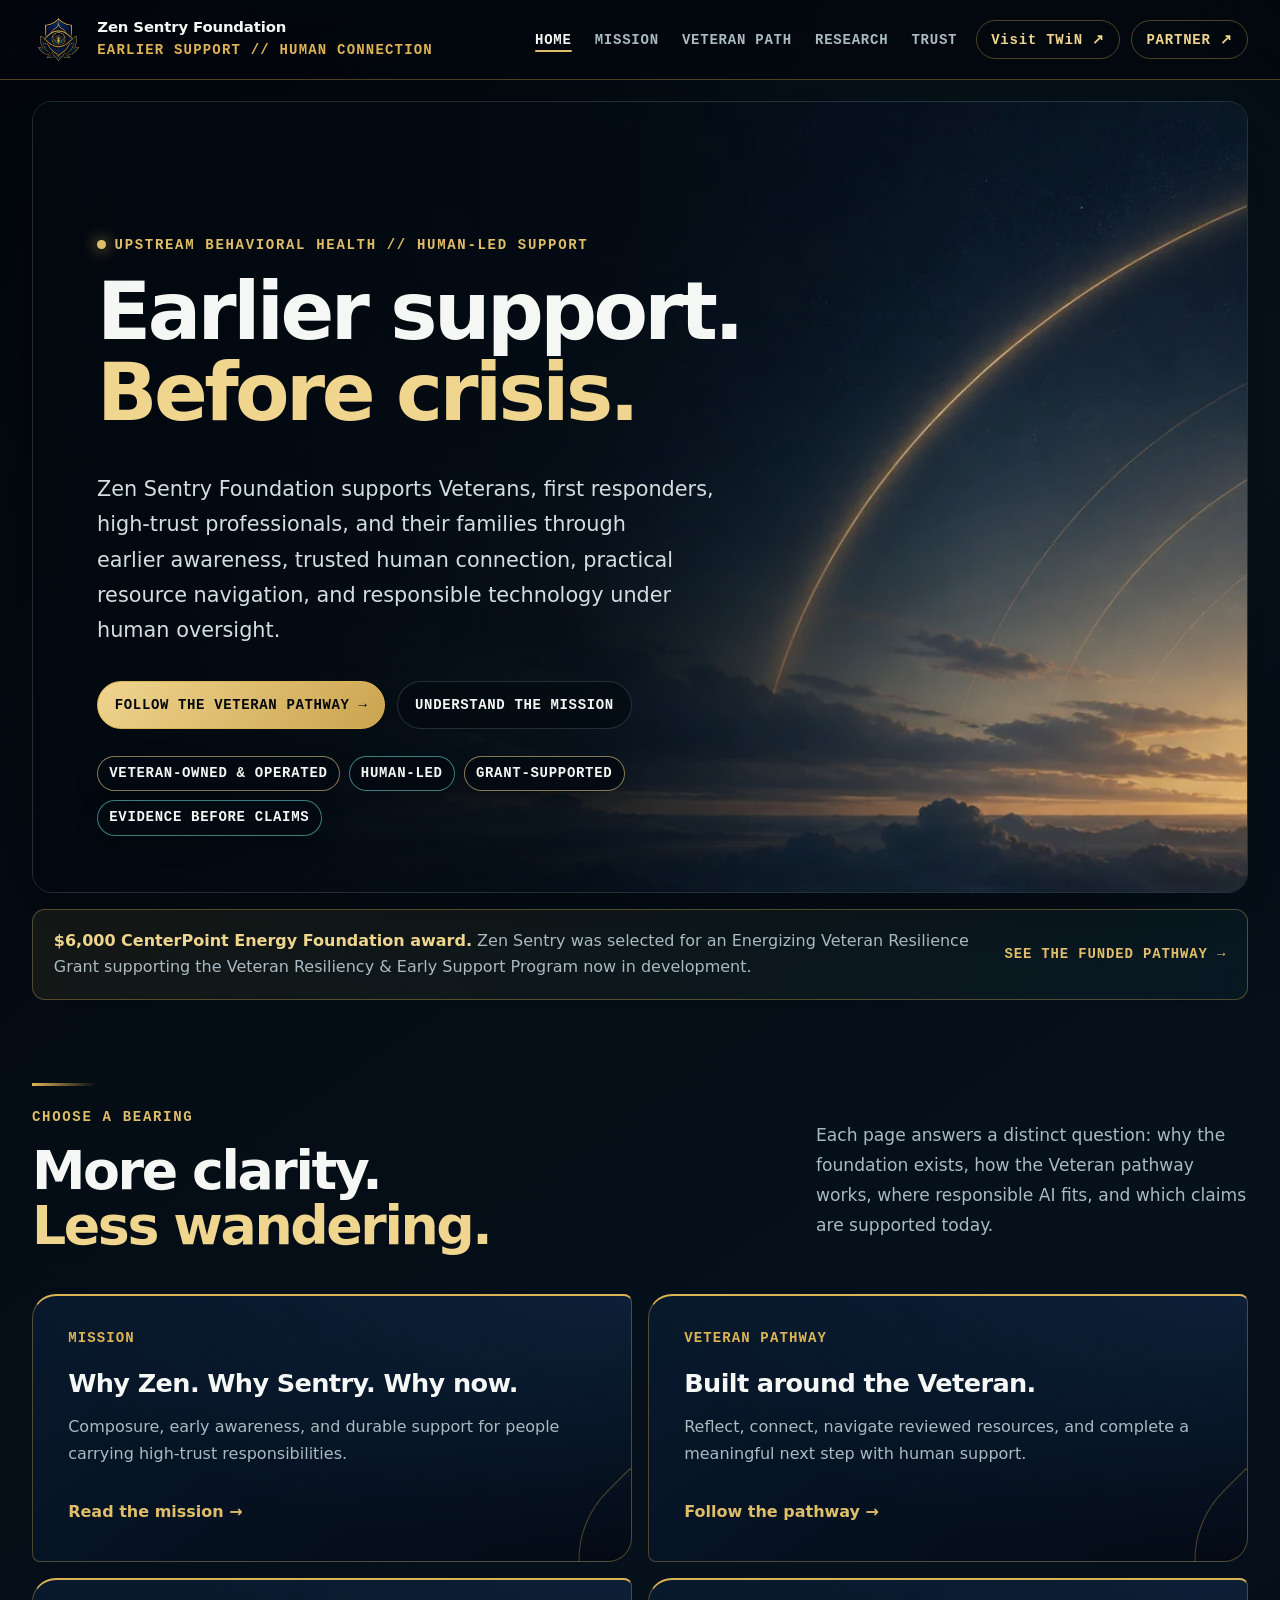
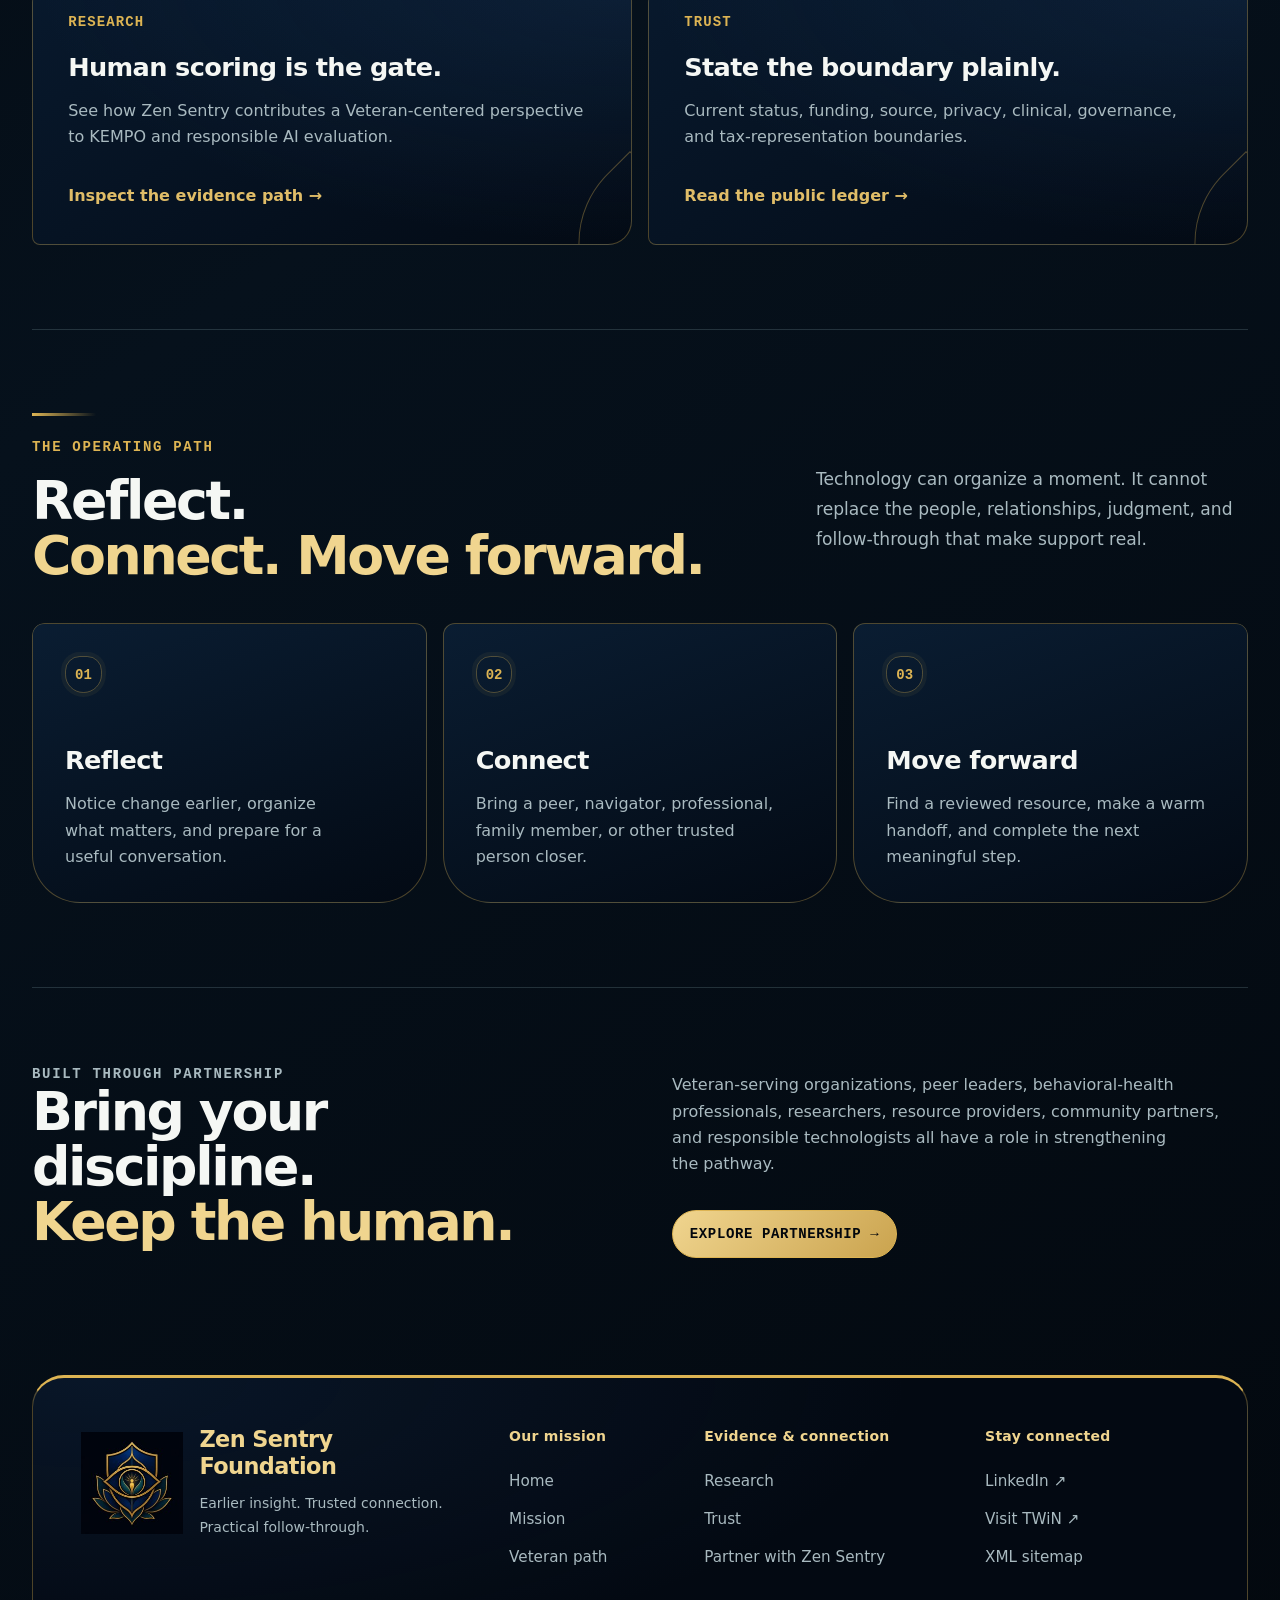
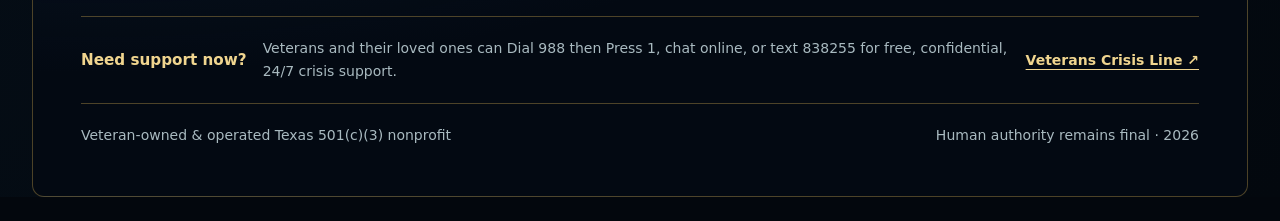
==== commit 80454e8e: "Extend ZSF seal identity and redesign site footer" ====
--- a/index.html
+++ b/index.html
@@ -19,7 +19,7 @@
     <link rel="canonical" href="https://thewizardnexus.github.io/Zen-Sentry-Foundation/">
     <link rel="icon" href="assets/zen-sentry-logo.jpg" type="image/jpeg">
     <link rel="apple-touch-icon" href="assets/zen-sentry-logo.jpg">
-    <link rel="stylesheet" href="styles.css?v=20260830e">
+    <link rel="stylesheet" href="styles.css?v=20260910-logo">
     <script src="app.js?v=20260825" defer></script>
     <title>Zen Sentry Foundation | Earlier Support Through Human Connection</title>
   </head>
@@ -93,23 +93,24 @@
       </section>
     </main>
 
-    <footer class="site-footer">
+    <footer class="site-footer" id="site-footer">
+      <div class="footer-main">
+        <a class="footer-brand" href="index.html" aria-label="Zen Sentry Foundation home">
+          <img src="assets/zen-sentry-logo.jpg" width="200" height="200" alt="">
+          <span><strong>Zen Sentry<br>Foundation</strong><span class="footer-tagline">Earlier insight. Trusted connection.<br>Practical follow-through.</span></span>
+        </a>
+        <nav class="site-map-navigation" aria-label="Site map">
+          <div class="site-map-group"><h2>Our mission</h2><ul><li><a href="index.html">Home</a></li><li><a href="mission.html">Mission</a></li><li><a href="veterans.html">Veteran path</a></li></ul></div>
+          <div class="site-map-group"><h2>Evidence &amp; connection</h2><ul><li><a href="research.html">Research</a></li><li><a href="trust.html">Trust</a></li><li><a href="contact.html">Partner with Zen Sentry</a></li></ul></div>
+          <div class="site-map-group"><h2>Stay connected</h2><ul><li><a href="https://www.linkedin.com/company/zen-sentry-foundation/">LinkedIn ↗</a></li><li><a href="https://www.thewizardnexus.com/index.html">Visit TWiN ↗</a></li><li><a href="sitemap.xml">XML sitemap</a></li></ul></div>
+        </nav>
+      </div>
       <aside class="crisis-bar" aria-label="Crisis support">
         <strong>Need support now?</strong>
         <span>Veterans and their loved ones can Dial 988 then Press 1, chat online, or text 838255 for free, confidential, 24/7 crisis support.</span>
         <a href="https://www.veteranscrisisline.net/" target="_blank" rel="noreferrer">Veterans Crisis Line ↗</a>
       </aside>
-      <div class="footer-main">
-        <div class="footer-brand"><img class="brand-mark small" src="assets/zen-sentry-logo.jpg" width="200" height="200" alt=""><p><strong>Zen Sentry Foundation</strong><span>Earlier insight. Trusted connection. Practical follow-through.</span></p></div>
-        <nav class="footer-nav" aria-label="Footer navigation"><a href="mission.html">Mission</a><a href="veterans.html">Veteran path</a><a href="research.html">Research</a><a href="trust.html">Trust</a><a href="contact.html">Partner</a><a href="https://www.linkedin.com/company/zen-sentry-foundation/">LinkedIn ↗</a><a href="https://github.com/TheWizardNexus/Zen-Sentry-Foundation">GitHub ↗</a><a href="https://thewizardnexus.github.io/TheWizardNexus.com/">TWiN ↗</a></nav>
-      </div>
-      <p class="footer-note">Veteran-owned &amp; operated Texas 501(c)(3) nonprofit // Human authority remains final // <span data-current-year>2026</span></p>
-
-<nav class="site-map-navigation" aria-label="Site map">
-<div class="site-map-group"><h2>Our mission</h2><ul><li><a href="index.html">Home</a></li><li><a href="mission.html">Mission</a></li><li><a href="veterans.html">Veteran path</a></li></ul></div>
-<div class="site-map-group"><h2>Evidence &amp; connection</h2><ul><li><a href="research.html">Research</a></li><li><a href="trust.html">Trust</a></li><li><a href="contact.html">Partner with Zen Sentry</a></li></ul></div>
-<div class="site-map-group"><h2>Site resources</h2><ul><li><a href="sitemap.xml">XML sitemap</a></li></ul></div>
-</nav>
-</footer>
+      <div class="footer-bottom"><p>Veteran-owned &amp; operated Texas 501(c)(3) nonprofit</p><p>Human authority remains final <span aria-hidden="true">·</span> <span data-current-year>2026</span></p></div>
+    </footer>
   </body>
 </html>
--- a/styles.css
+++ b/styles.css
@@ -8,9 +8,9 @@
   --line-gold: rgba(221, 180, 83, 0.34);
   --white: #f5f7f4;
   --muted: #a9bac0;
-  --quiet: #718890;
-  --teal: #62d5d0;
-  --teal-strong: #37bfc3;
+  --quiet: #a6adb5;
+  --teal: #e0bd68;
+  --teal-strong: #caa34e;
   --gold: #ddb453;
   --gold-soft: #f0d58f;
   --danger: #ffcf88;
@@ -710,46 +710,6 @@
 }
 
 .page-next p { margin: 0; color: var(--muted); }
-
-.site-footer {
-  width: min(100% - 2rem, var(--max));
-  margin: 0 auto;
-  padding: 3rem 0 2rem;
-}
-
-.crisis-bar {
-  display: grid;
-  margin-bottom: 2.7rem;
-  padding: 1rem 1.2rem;
-  grid-template-columns: auto 1fr auto;
-  gap: 0.8rem 1rem;
-  align-items: center;
-  border: 1px solid var(--line-gold);
-  border-radius: 0.7rem;
-  background: rgba(221, 180, 83, 0.07);
-}
-
-.crisis-bar strong { color: var(--gold-soft); }
-.crisis-bar span { color: var(--muted); }
-.crisis-bar a { color: var(--teal); font-weight: 800; }
-
-.footer-main {
-  display: grid;
-  grid-template-columns: 1fr 1.2fr;
-  gap: 2rem 4rem;
-}
-
-.footer-brand {
-  display: flex;
-  align-items: flex-start;
-  gap: 0.8rem;
-}
-
-.footer-brand p { display: grid; margin: 0; }
-.footer-brand span { margin-top: 0.25rem; color: var(--quiet); font-size: 0.875rem; }
-.footer-nav { display: flex; flex-wrap: wrap; justify-content: flex-end; gap: 0.65rem 1.1rem; }
-.footer-nav a { color: var(--muted); font-size: 0.875rem; }
-.footer-note { margin: 2.5rem 0 0; color: var(--quiet); font: 650 0.875rem/1.6 var(--mono); letter-spacing: 0.05em; text-transform: uppercase; }
 
 .js .reveal { opacity: 0; transform: translateY(1.2rem); }
 .js .reveal.is-visible { opacity: 1; transform: translateY(0); transition: opacity 560ms ease, transform 560ms ease; }
@@ -838,13 +798,56 @@
   .button, .route-card, .info-card, .name-card, .metric-card, .dimension, .contact-route { border: 1px solid CanvasText; }
 }
 
-/* Public page directory; scoped to the footer sitemap. */
-footer:has(.site-map-navigation) { flex-wrap: wrap; }
-footer .site-map-navigation { display: grid; grid-template-columns: repeat(auto-fit, minmax(min(100%, 13rem), 1fr)); gap: 1.5rem 2rem; grid-column: 1 / -1; flex: 0 0 100%; width: 100%; box-sizing: border-box; margin: 1.5rem 0 0; padding: 1.5rem 0 0; border-top: 1px solid currentColor; text-align: left; }
-footer .site-map-navigation .site-map-group { display: block; min-width: 0; padding: 0; margin: 0; background: none; border: 0; }
-footer .site-map-navigation h2 { margin: 0 0 .75rem; font-family: inherit; font-size: 1.05rem; font-weight: 700; line-height: 1.4; letter-spacing: normal; text-transform: none; color: inherit; }
-footer .site-map-navigation ul { display: grid; gap: .25rem; list-style: none; padding: 0; margin: 0; }
-footer .site-map-navigation li { display: block; padding: 0; margin: 0; }
-footer .site-map-navigation a { display: inline-block; padding: .4rem 0; margin: 0; font-family: inherit; font-size: .95rem; font-weight: 400; line-height: 1.5; letter-spacing: normal; text-transform: none; color: inherit; text-decoration: none; }
-footer .site-map-navigation a:hover { text-decoration: underline; text-underline-offset: .2em; }
-footer .site-map-navigation a:focus-visible { outline: 2px solid currentColor; outline-offset: 3px; }
+
+/* The shield, gold linework and curved lotus forms carry the original seal into the interface. */
+.site-header { border-bottom-color: var(--line-gold); }
+.brand-mark { width: 3.3rem; height: 3.3rem; border: 0; border-radius: 0; box-shadow: none; }
+.brand-copy small { color: var(--gold); }
+#primary-navigation .nav-twin { border-color: var(--line-gold); color: var(--gold-soft); }
+#primary-navigation .nav-twin:hover { background: rgba(221, 180, 83, 0.1); border-color: var(--gold); }
+.button-primary { background: linear-gradient(135deg, rgb(240, 213, 143), rgb(202, 163, 78)); border-color: var(--gold); color: var(--void); }
+.button-primary:hover { background: rgb(245, 223, 168); color: var(--void); }
+.route-card, .info-card, .name-card, .contact-route, .program-step {
+  border-color: var(--line-gold);
+  border-top: 2px solid var(--gold);
+  border-radius: 1.5rem 0.5rem 1.5rem 0.5rem;
+  background: radial-gradient(ellipse at top right, rgba(29, 68, 113, 0.3), transparent 70%), linear-gradient(145deg, rgb(8, 25, 45), rgb(3, 10, 20));
+}
+.route-card::after, .info-card::after {
+  content: ""; position: absolute; width: 8rem; height: 8rem; right: -4rem; bottom: -4rem;
+  border: 1px solid var(--line-gold); border-radius: 75% 0; transform: rotate(-45deg); pointer-events: none;
+}
+.route-card:hover { border-color: var(--gold); }
+.section-heading { position: relative; padding-top: 1.5rem; }
+.section-heading::before { content: ""; position: absolute; top: 0; left: 0; width: 4rem; height: 3px; background: linear-gradient(90deg, var(--gold), transparent); }
+.pathway { gap: 1rem; border: 0; background: transparent; }
+.pathway article { border: 1px solid var(--line-gold); border-radius: 0.75rem 0.75rem 3rem 3rem; background: linear-gradient(160deg, rgb(10, 29, 50), rgb(3, 10, 20)); }
+.pathway span, .step-number { border-radius: 40% 40% 50% 50%; box-shadow: 0 0 0 4px rgba(221, 180, 83, 0.06); }
+.page-hero { isolation: isolate; }
+.page-hero::after { z-index: -1; top: 1rem; right: 1rem; width: 16rem; height: 16rem; border: 0; border-radius: 0; box-shadow: none; background: url('assets/zen-sentry-logo.jpg') center / contain no-repeat; opacity: 0.12; }
+.metric-card, .snapshot article { border-top-color: var(--gold); }
+.site-footer {
+  width: min(100% - 2rem, var(--max)); margin: 2rem auto 1.5rem; padding: clamp(1.4rem, 4vw, 3rem);
+  border: 1px solid var(--line-gold); border-top: 3px solid var(--gold); border-radius: 2rem 2rem 0.75rem 0.75rem;
+  background: radial-gradient(ellipse at 5% 0%, rgba(28, 64, 110, 0.24), transparent 50%), rgb(3, 9, 18);
+}
+.footer-main { display: grid; grid-template-columns: minmax(15rem, 0.9fr) minmax(0, 1.6fr); gap: 2.5rem; align-items: start; }
+.footer-brand { display: flex; gap: 1rem; align-items: center; }
+.footer-brand img { width: clamp(5rem, 8vw, 7rem); height: auto; flex: 0 0 auto; }
+.footer-brand strong { display: block; color: var(--gold-soft); font-size: 1.4rem; line-height: 1.2; letter-spacing: -0.025em; }
+.footer-tagline { display: block; margin-top: 0.8rem; color: var(--muted); font-size: 0.875rem; line-height: 1.7; }
+.site-map-navigation { display: grid; grid-template-columns: 0.8fr 1.2fr 1fr; gap: 1.5rem; }
+.site-map-navigation h2 { color: var(--gold-soft); font: 700 0.875rem/1.5 var(--sans); letter-spacing: 0.02em; margin: 0 0 1rem; }
+.site-map-navigation ul { padding: 0; margin: 0; list-style: none; }
+.site-map-navigation a { display: inline-block; padding: 0.4rem 0; color: var(--muted); font-size: 0.95rem; }
+.site-map-navigation a:hover { color: var(--gold-soft); text-decoration: underline; text-underline-offset: 0.3em; }
+.crisis-bar { display: grid; grid-template-columns: auto 1fr auto; align-items: center; gap: 1rem; margin-top: 2.5rem; padding: 1.25rem 0; border-top: 1px solid var(--line-gold); border-bottom: 1px solid var(--line-gold); }
+.crisis-bar strong { color: var(--gold-soft); font-size: 0.95rem; }
+.crisis-bar span { color: var(--muted); font-size: 0.875rem; }
+.crisis-bar a { color: var(--gold-soft); font-size: 0.875rem; font-weight: 700; text-decoration: underline; text-underline-offset: 0.3em; }
+.footer-bottom { display: flex; flex-wrap: wrap; justify-content: space-between; gap: 0.5rem 2rem; padding-top: 1.25rem; color: var(--muted); font-size: 0.875rem; }
+.footer-bottom p { margin: 0; }
+@media (max-width: 68rem) { .footer-main { grid-template-columns: 1fr; } }
+@media (max-width: 52rem) { .crisis-bar { grid-template-columns: 1fr; } }
+@media (max-width: 36rem) { .site-map-navigation { grid-template-columns: 1fr 1fr; } .site-footer { width: calc(100% - 1.2rem); } .footer-brand img { width: 5rem; } }
+@media (max-width: 24rem) { .site-map-navigation { grid-template-columns: 1fr; } }
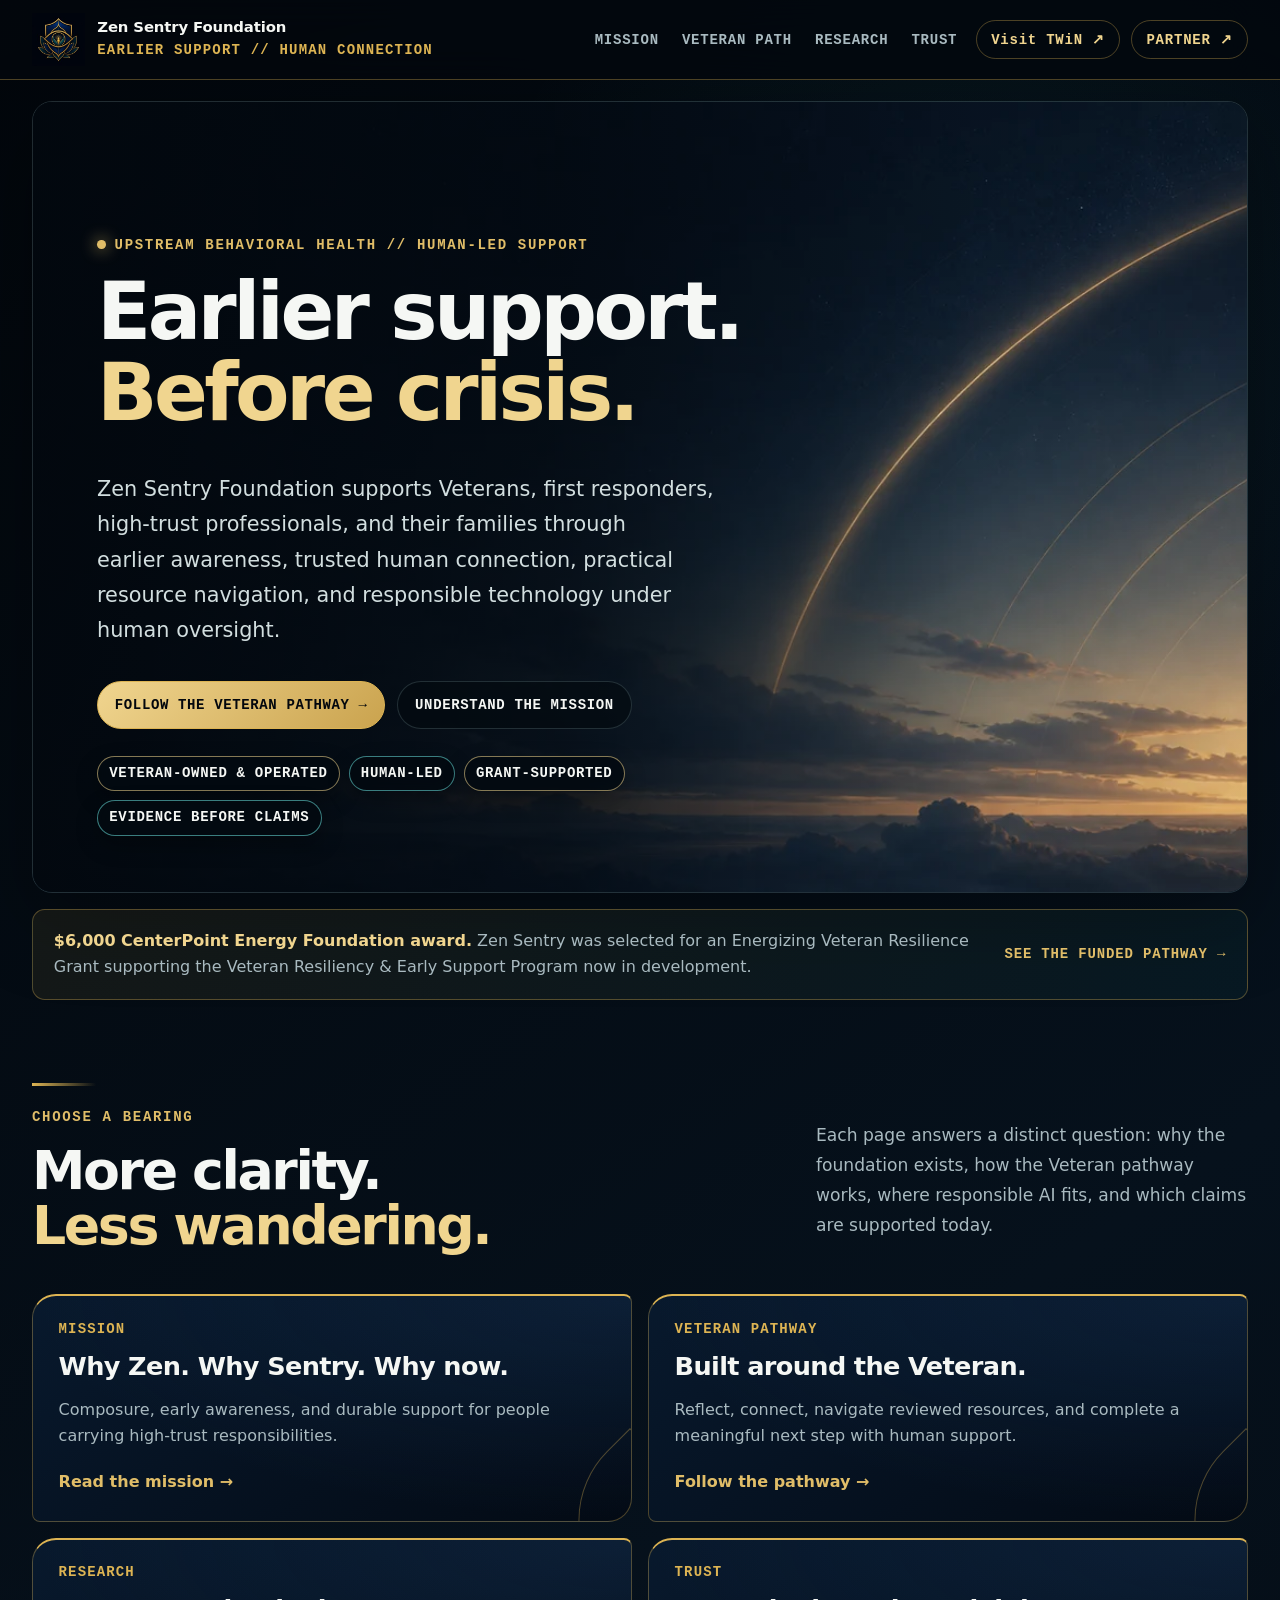
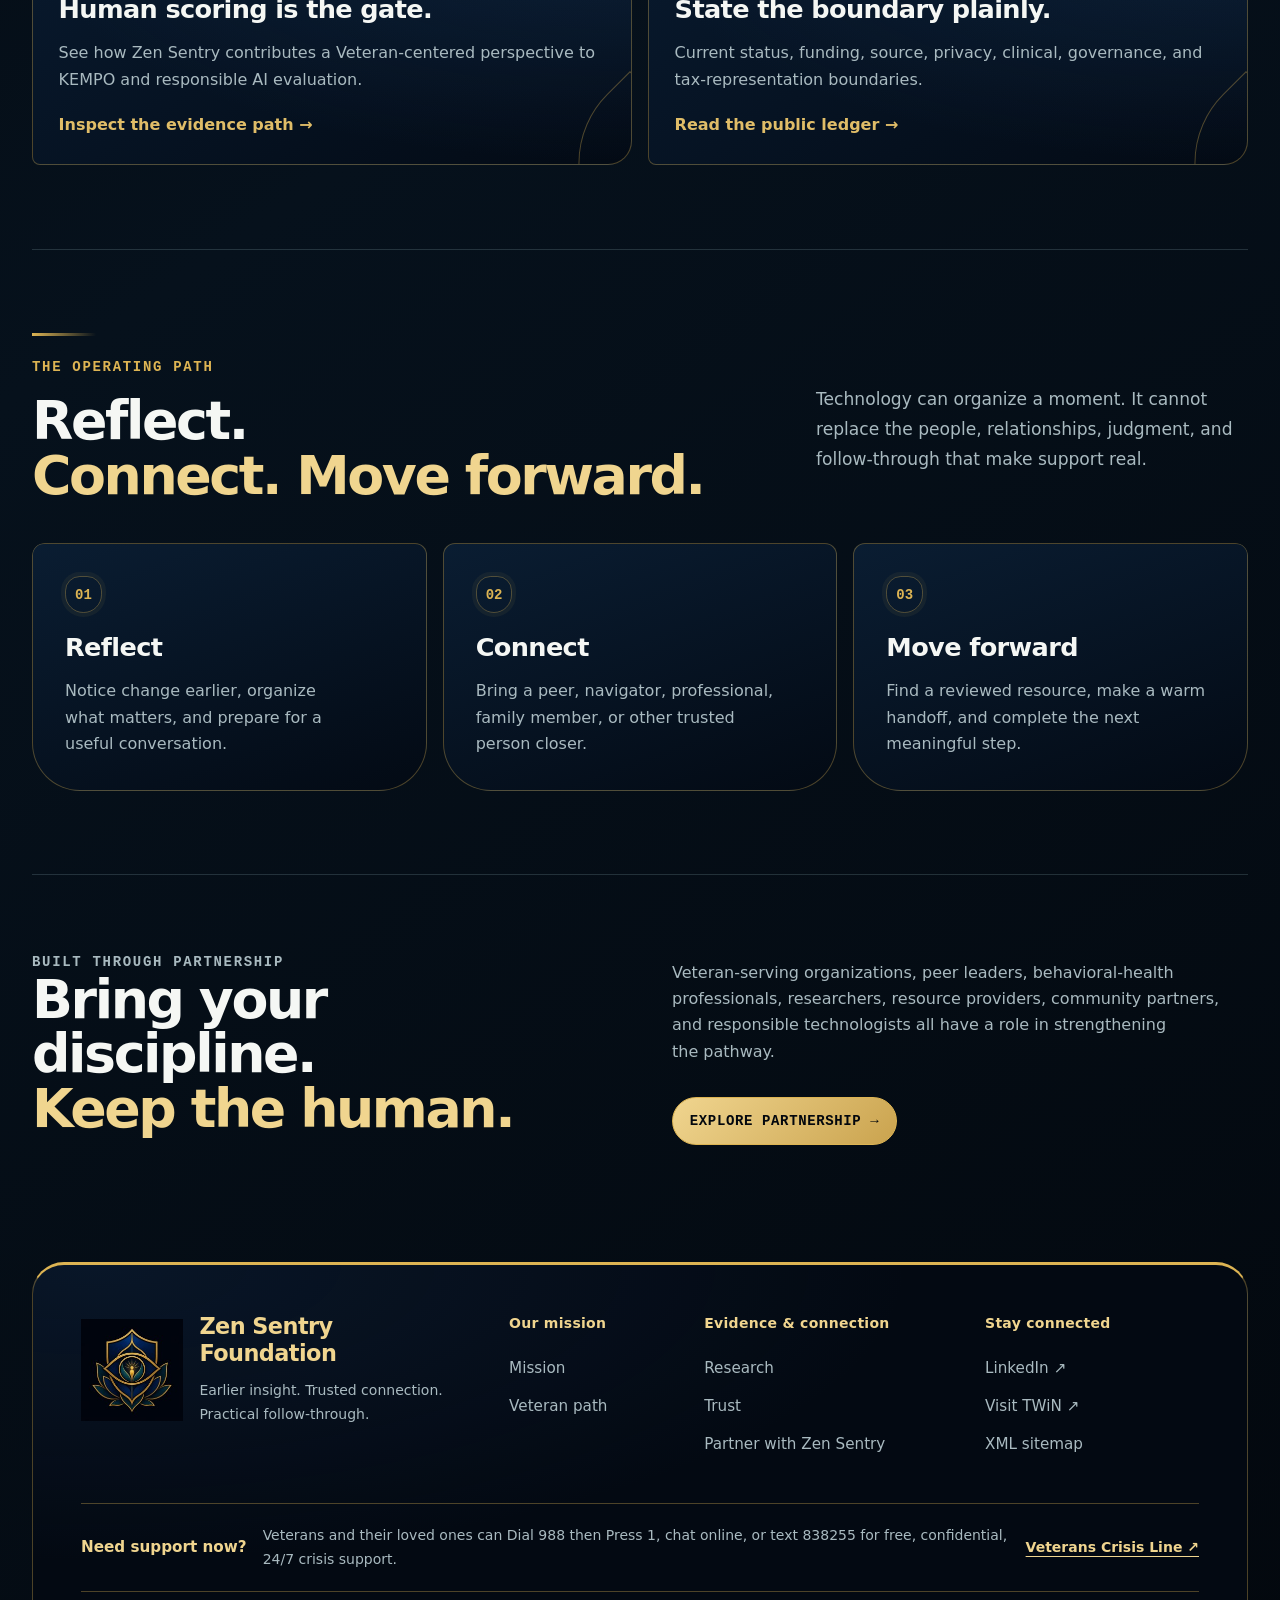
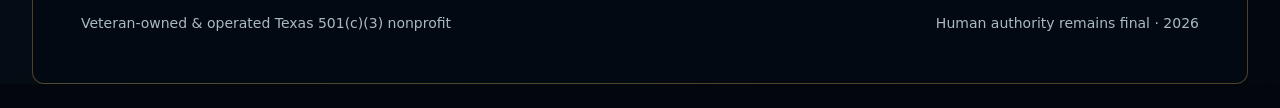
==== commit 5a1a9370: "Remove redundant Home links and tighten ZSF cards" ====
--- a/index.html
+++ b/index.html
@@ -19,7 +19,7 @@
     <link rel="canonical" href="https://thewizardnexus.github.io/Zen-Sentry-Foundation/">
     <link rel="icon" href="assets/zen-sentry-logo.jpg" type="image/jpeg">
     <link rel="apple-touch-icon" href="assets/zen-sentry-logo.jpg">
-    <link rel="stylesheet" href="styles.css?v=20260910-logo">
+    <link rel="stylesheet" href="styles.css?v=20260910-tight">
     <script src="app.js?v=20260825" defer></script>
     <title>Zen Sentry Foundation | Earlier Support Through Human Connection</title>
   </head>
@@ -32,7 +32,6 @@
       </a>
       <button class="menu-button" type="button" aria-expanded="false" aria-controls="primary-navigation">Menu</button>
       <nav id="primary-navigation" aria-label="Primary navigation">
-        <a data-nav="home" href="index.html">Home</a>
         <a data-nav="mission" href="mission.html">Mission</a>
         <a data-nav="veterans" href="veterans.html">Veteran path</a>
         <a data-nav="research" href="research.html">Research</a>
@@ -100,7 +99,7 @@
           <span><strong>Zen Sentry<br>Foundation</strong><span class="footer-tagline">Earlier insight. Trusted connection.<br>Practical follow-through.</span></span>
         </a>
         <nav class="site-map-navigation" aria-label="Site map">
-          <div class="site-map-group"><h2>Our mission</h2><ul><li><a href="index.html">Home</a></li><li><a href="mission.html">Mission</a></li><li><a href="veterans.html">Veteran path</a></li></ul></div>
+          <div class="site-map-group"><h2>Our mission</h2><ul><li><a href="mission.html">Mission</a></li><li><a href="veterans.html">Veteran path</a></li></ul></div>
           <div class="site-map-group"><h2>Evidence &amp; connection</h2><ul><li><a href="research.html">Research</a></li><li><a href="trust.html">Trust</a></li><li><a href="contact.html">Partner with Zen Sentry</a></li></ul></div>
           <div class="site-map-group"><h2>Stay connected</h2><ul><li><a href="https://www.linkedin.com/company/zen-sentry-foundation/">LinkedIn ↗</a></li><li><a href="https://www.thewizardnexus.com/index.html">Visit TWiN ↗</a></li><li><a href="sitemap.xml">XML sitemap</a></li></ul></div>
         </nav>
--- a/styles.css
+++ b/styles.css
@@ -395,8 +395,8 @@
 .route-card,
 .info-card {
   position: relative;
-  min-height: 14rem;
-  padding: clamp(1.3rem, 3vw, 2.2rem);
+  min-height: 0;
+  padding: clamp(1.2rem, 2.4vw, 1.6rem);
   overflow: hidden;
   border: 1px solid var(--line);
   border-radius: 0.8rem;
@@ -409,7 +409,7 @@
 
 .card-code {
   display: block;
-  margin-bottom: 1.5rem;
+  margin-bottom: 1rem;
   color: var(--gold);
   font: 750 0.875rem/1 var(--mono);
   letter-spacing: 0.08em;
@@ -418,7 +418,7 @@
 
 .route-card p,
 .info-card p { max-width: 35rem; margin: 0.8rem 0 0; color: var(--muted); }
-.route-card i { display: block; margin-top: 2rem; color: var(--teal); font-style: normal; font-weight: 750; }
+.route-card i { display: block; margin-top: 1.2rem; color: var(--teal); font-style: normal; font-weight: 750; }
 
 .pathway {
   display: grid;
@@ -431,7 +431,7 @@
 }
 
 .pathway article {
-  min-height: 17rem;
+  min-height: 0;
   padding: 2rem;
   background: var(--panel);
 }
@@ -448,7 +448,7 @@
   font: 750 0.875rem/1 var(--mono);
 }
 
-.pathway h3 { margin-top: 3.3rem; }
+.pathway h3 { margin-top: 1.25rem; }
 .pathway p { margin-bottom: 0; color: var(--muted); }
 
 .page-hero {
@@ -505,7 +505,7 @@
 }
 
 .name-card {
-  min-height: 15rem;
+  min-height: 0;
   padding: 1.6rem;
   border: 1px solid var(--line);
   border-radius: 0.8rem;
@@ -528,7 +528,7 @@
 
 .program-step {
   display: grid;
-  min-height: 13rem;
+  min-height: 0;
   padding: 2rem;
   grid-template-columns: 4rem 1fr minmax(15rem, 0.7fr);
   gap: 1.3rem 2rem;
@@ -576,7 +576,7 @@
 }
 
 .snapshot article {
-  min-height: 16rem;
+  min-height: 0;
   padding: 1.8rem;
   border-top: 2px solid var(--teal);
   background: var(--panel);
@@ -691,7 +691,7 @@
 }
 
 .contact-route {
-  min-height: 18rem;
+  min-height: 0;
   padding: 1.7rem;
   border: 1px solid var(--line);
   border-radius: 0.8rem;
@@ -699,7 +699,7 @@
 }
 
 .contact-route p { color: var(--muted); }
-.contact-route a { display: inline-block; margin-top: 2rem; color: var(--teal); font-weight: 750; }
+.contact-route a { display: inline-block; margin-top: 1.2rem; color: var(--teal); font-weight: 750; }
 
 .page-next {
   display: grid;
@@ -760,7 +760,7 @@
   }
   .route-grid, .card-grid, .name-grid, .snapshot, .contact-routes { grid-template-columns: 1fr; }
   .pathway { grid-template-columns: 1fr; }
-  .pathway article { min-height: 13rem; }
+  .pathway article { min-height: 0; }
   .program-step { grid-template-columns: 3rem 1fr; }
   .program-step .step-outcome { grid-column: 2; }
   .partner-grid { grid-template-columns: repeat(2, minmax(0, 1fr)); }
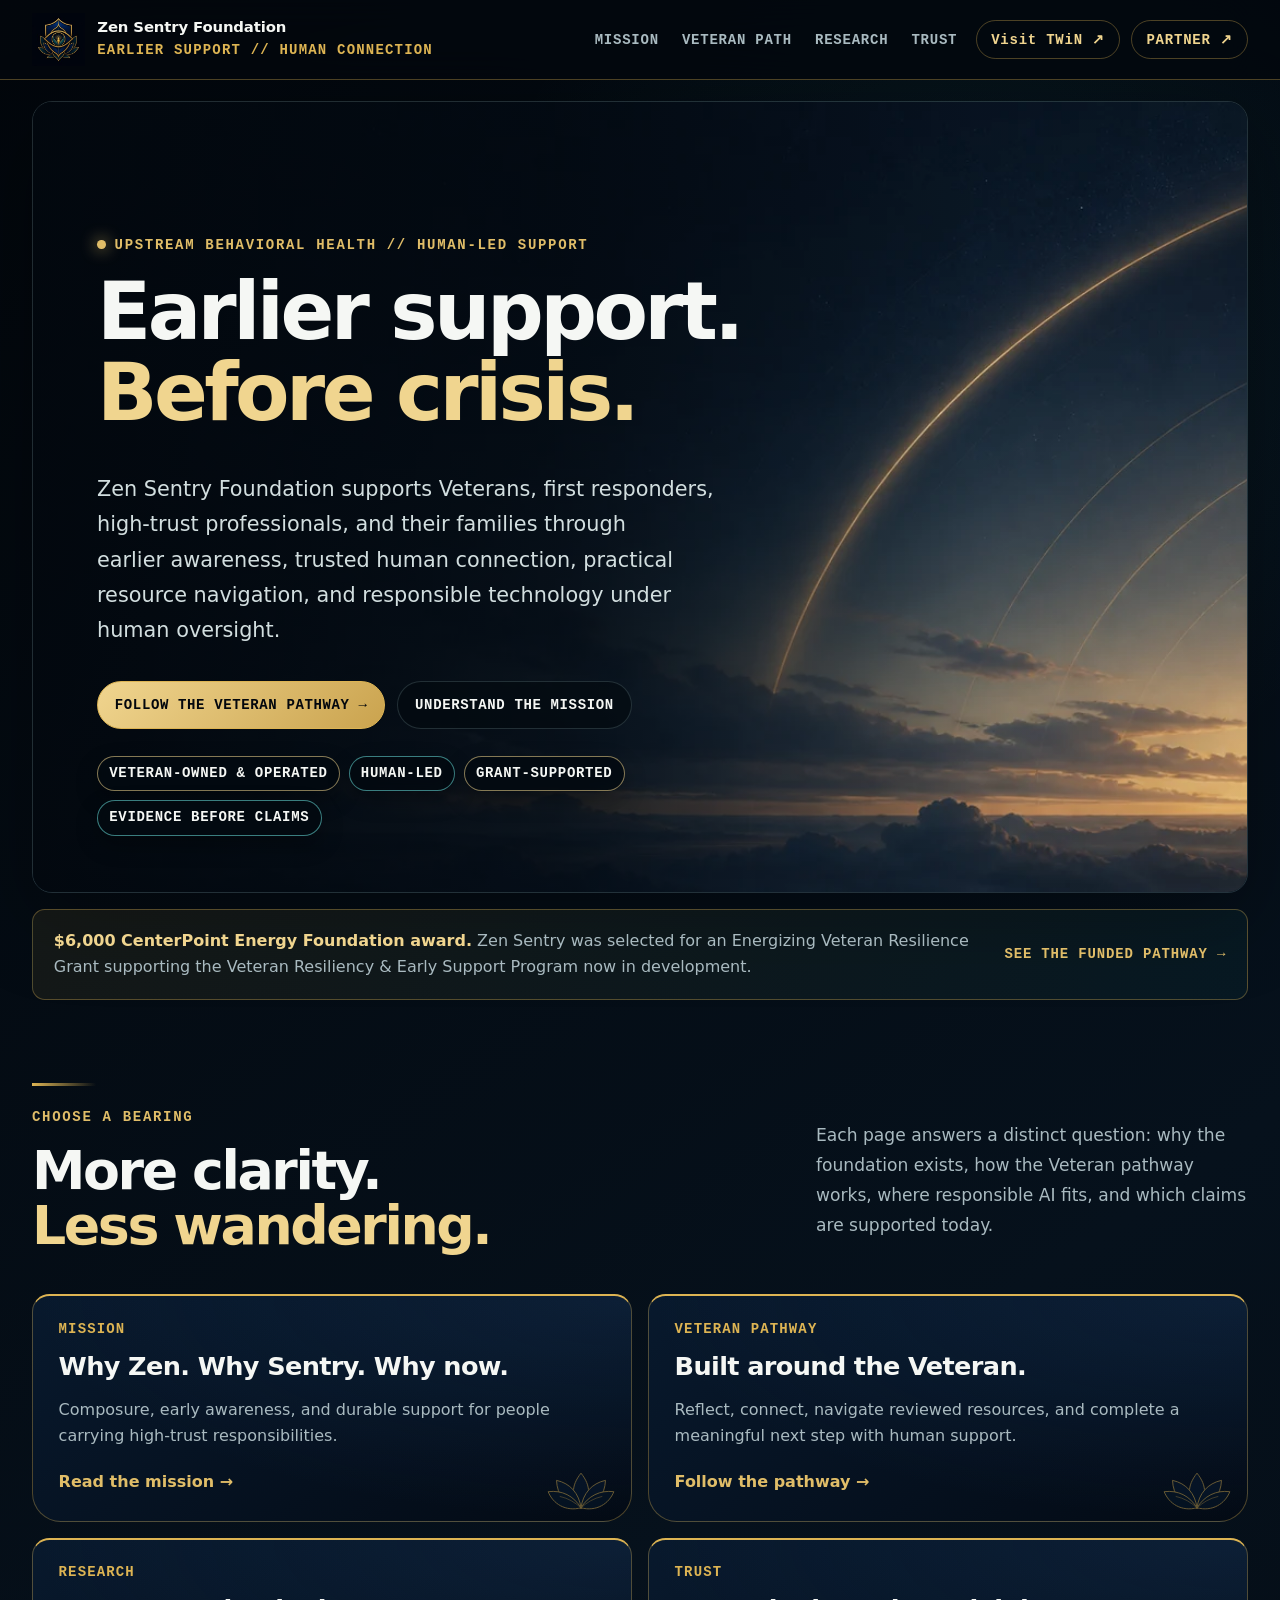
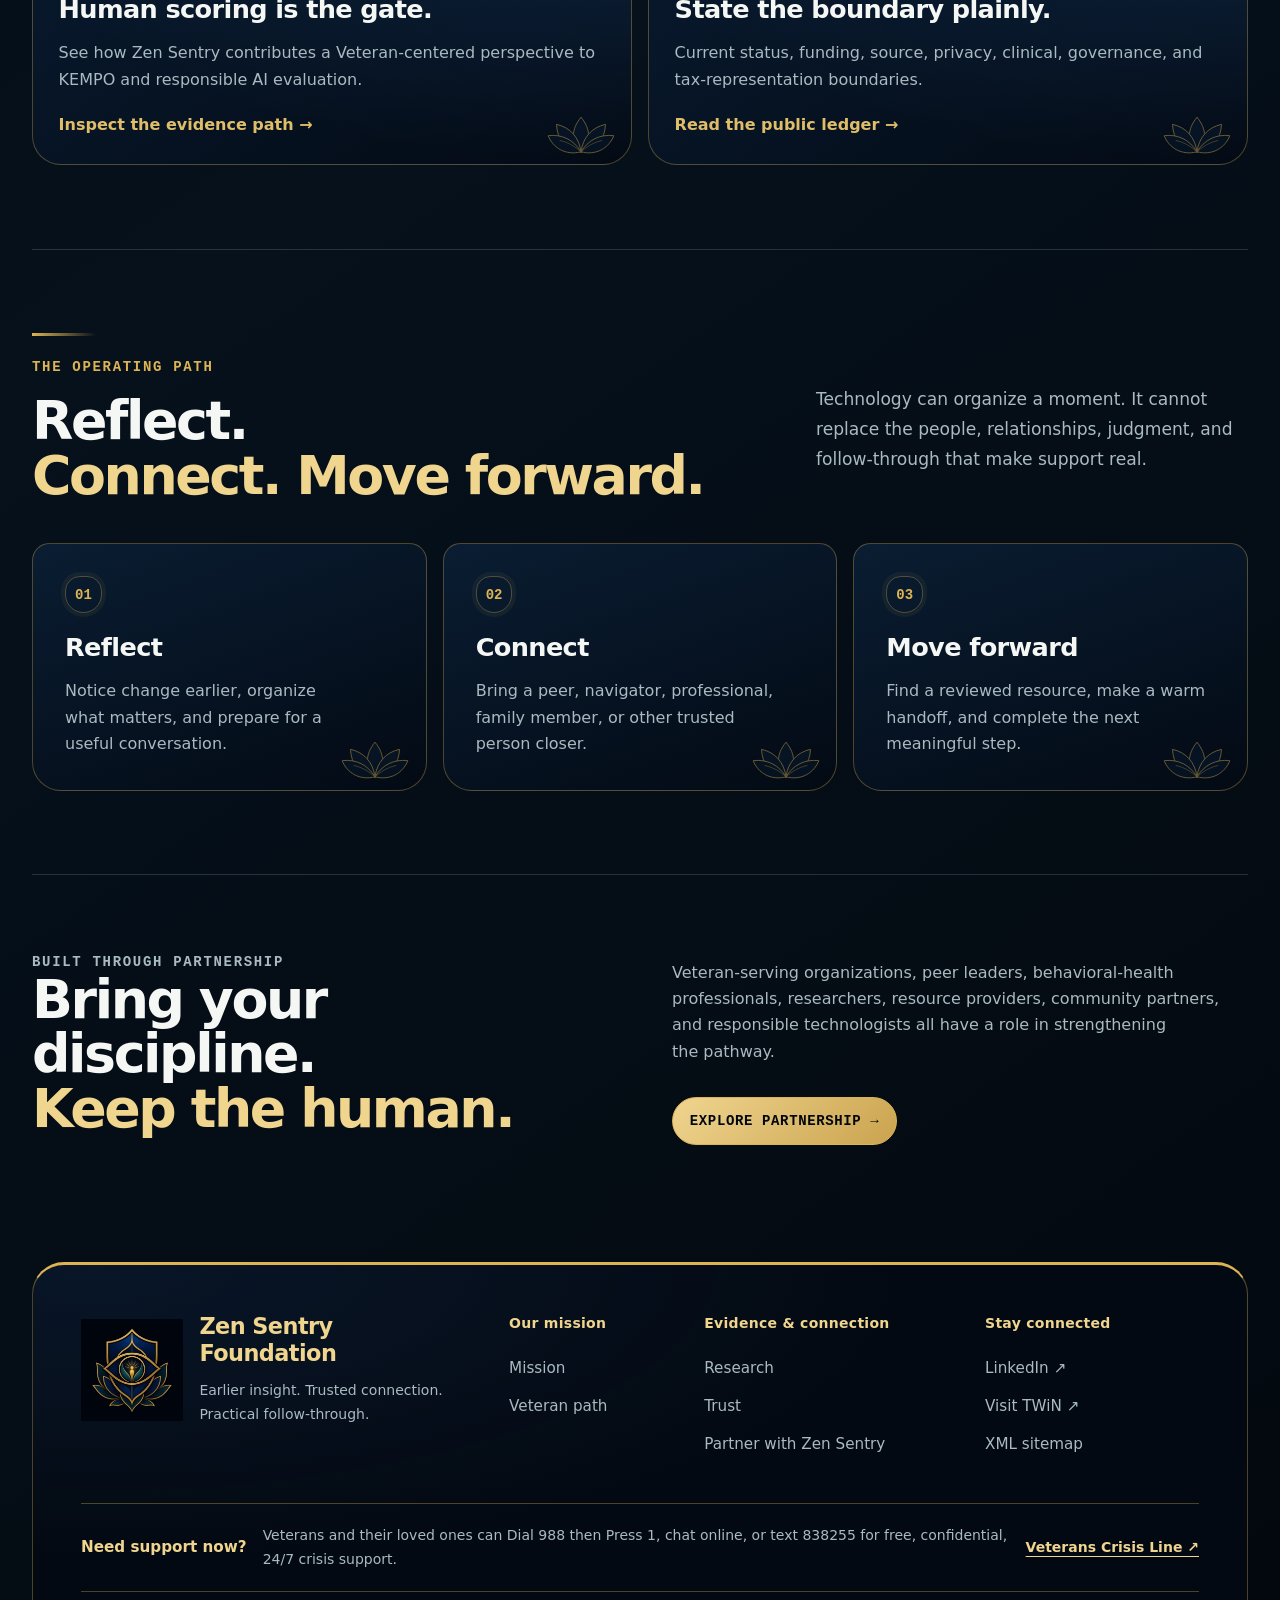
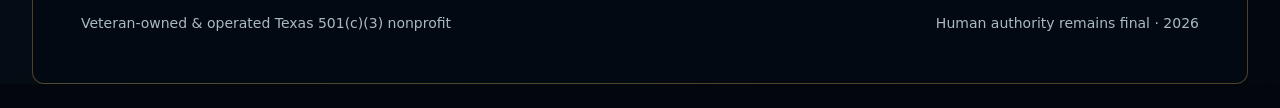
==== commit 7c3d0a99: "Replace corner arcs with lotus-inspired card details" ====
--- a/index.html
+++ b/index.html
@@ -19,7 +19,7 @@
     <link rel="canonical" href="https://thewizardnexus.github.io/Zen-Sentry-Foundation/">
     <link rel="icon" href="assets/zen-sentry-logo.jpg" type="image/jpeg">
     <link rel="apple-touch-icon" href="assets/zen-sentry-logo.jpg">
-    <link rel="stylesheet" href="styles.css?v=20260910-tight">
+    <link rel="stylesheet" href="styles.css?v=20260910-lotus">
     <script src="app.js?v=20260825" defer></script>
     <title>Zen Sentry Foundation | Earlier Support Through Human Connection</title>
   </head>
--- a/styles.css
+++ b/styles.css
@@ -813,15 +813,31 @@
   border-radius: 1.5rem 0.5rem 1.5rem 0.5rem;
   background: radial-gradient(ellipse at top right, rgba(29, 68, 113, 0.3), transparent 70%), linear-gradient(145deg, rgb(8, 25, 45), rgb(3, 10, 20));
 }
-.route-card::after, .info-card::after {
-  content: ""; position: absolute; width: 8rem; height: 8rem; right: -4rem; bottom: -4rem;
-  border: 1px solid var(--line-gold); border-radius: 75% 0; transform: rotate(-45deg); pointer-events: none;
+.route-card, .info-card, .name-card, .contact-route, .program-step,
+.pathway article, .metric-card, .snapshot article, .dimension, .partner-grid li {
+  position: relative;
+  isolation: isolate;
+  border-radius: 1.1rem 1.1rem 1.8rem 1.8rem;
+}
+.route-card::after, .info-card::after, .name-card::after, .contact-route::after,
+.program-step::after, .pathway article::after, .metric-card::after,
+.snapshot article::after, .dimension::after, .partner-grid li::after {
+  content: "";
+  position: absolute;
+  z-index: -1;
+  right: 0.9rem;
+  bottom: 0.55rem;
+  width: 4.5rem;
+  height: 2.7rem;
+  background: url('assets/lotus-linework.svg') center / contain no-repeat;
+  opacity: 0.48;
+  pointer-events: none;
 }
 .route-card:hover { border-color: var(--gold); }
 .section-heading { position: relative; padding-top: 1.5rem; }
 .section-heading::before { content: ""; position: absolute; top: 0; left: 0; width: 4rem; height: 3px; background: linear-gradient(90deg, var(--gold), transparent); }
 .pathway { gap: 1rem; border: 0; background: transparent; }
-.pathway article { border: 1px solid var(--line-gold); border-radius: 0.75rem 0.75rem 3rem 3rem; background: linear-gradient(160deg, rgb(10, 29, 50), rgb(3, 10, 20)); }
+.pathway article { border: 1px solid var(--line-gold); border-radius: 1.1rem 1.1rem 1.8rem 1.8rem; background: linear-gradient(160deg, rgb(10, 29, 50), rgb(3, 10, 20)); }
 .pathway span, .step-number { border-radius: 40% 40% 50% 50%; box-shadow: 0 0 0 4px rgba(221, 180, 83, 0.06); }
 .page-hero { isolation: isolate; }
 .page-hero::after { z-index: -1; top: 1rem; right: 1rem; width: 16rem; height: 16rem; border: 0; border-radius: 0; box-shadow: none; background: url('assets/zen-sentry-logo.jpg') center / contain no-repeat; opacity: 0.12; }
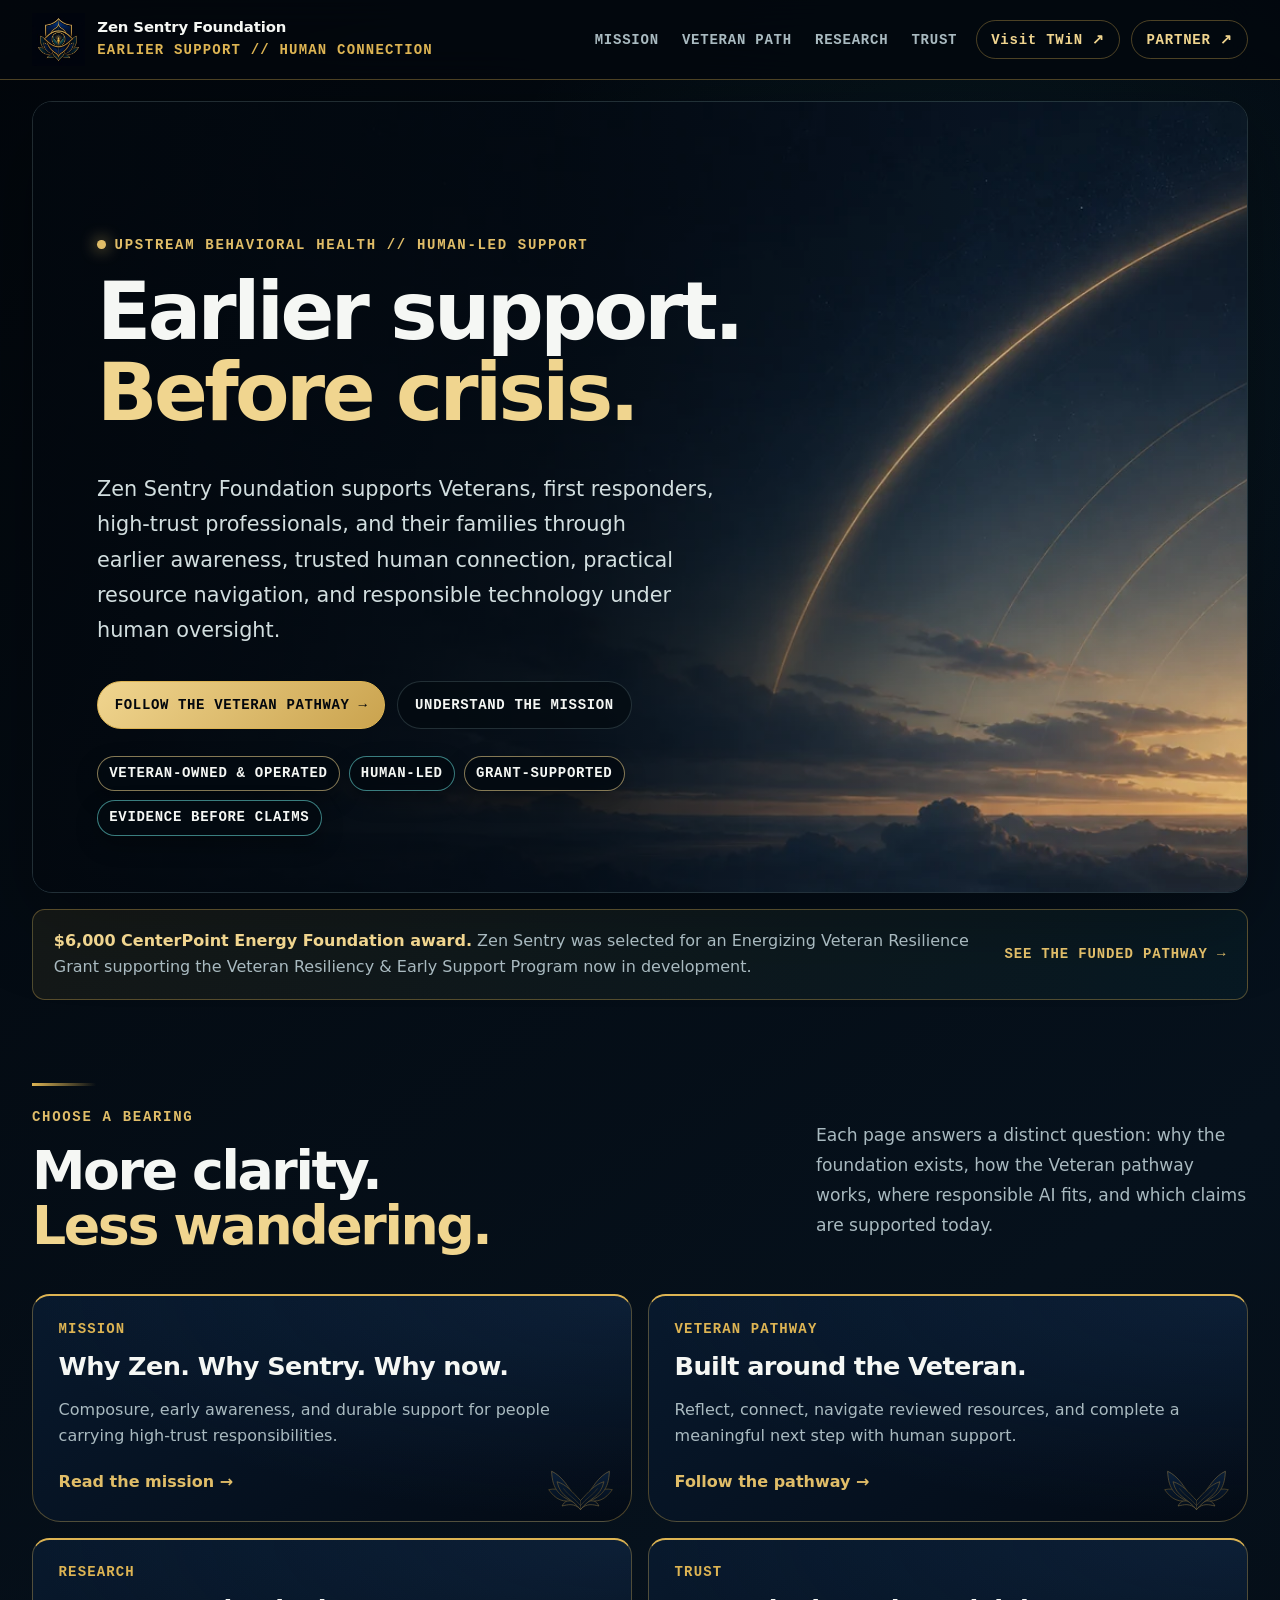
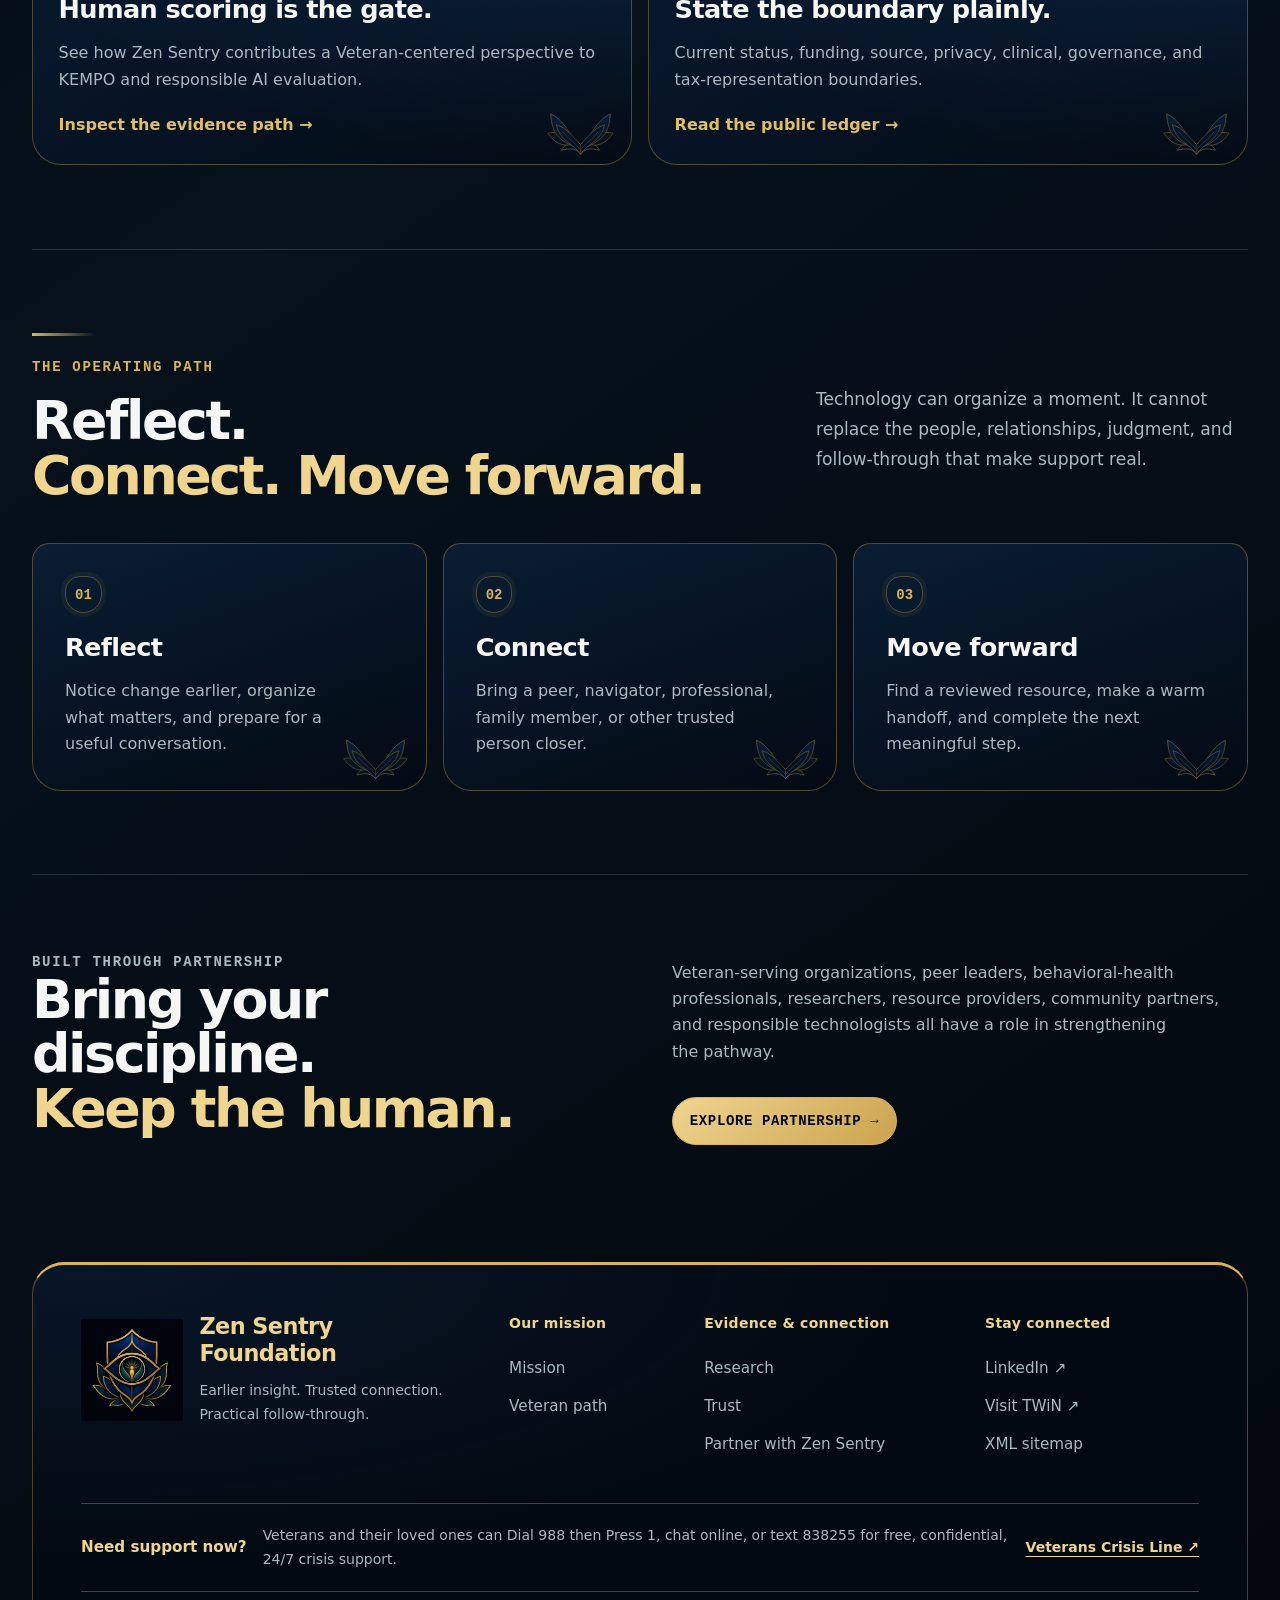
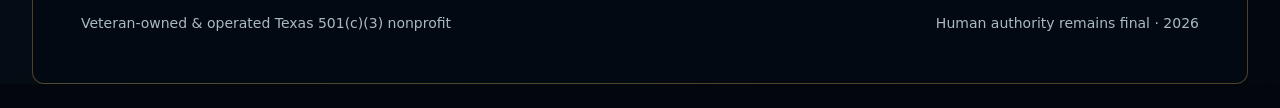
==== commit 2f06323e: "Match card lotus to logo petal silhouette without eye" ====
--- a/index.html
+++ b/index.html
@@ -19,7 +19,7 @@
     <link rel="canonical" href="https://thewizardnexus.github.io/Zen-Sentry-Foundation/">
     <link rel="icon" href="assets/zen-sentry-logo.jpg" type="image/jpeg">
     <link rel="apple-touch-icon" href="assets/zen-sentry-logo.jpg">
-    <link rel="stylesheet" href="styles.css?v=20260910-lotus">
+    <link rel="stylesheet" href="styles.css?v=20260910-logo-petals">
     <script src="app.js?v=20260825" defer></script>
     <title>Zen Sentry Foundation | Earlier Support Through Human Connection</title>
   </head>
--- a/styles.css
+++ b/styles.css
@@ -829,7 +829,7 @@
   bottom: 0.55rem;
   width: 4.5rem;
   height: 2.7rem;
-  background: url('assets/lotus-linework.svg') center / contain no-repeat;
+  background: url('assets/lotus-linework.svg?v=logo-petals') center / contain no-repeat;
   opacity: 0.48;
   pointer-events: none;
 }
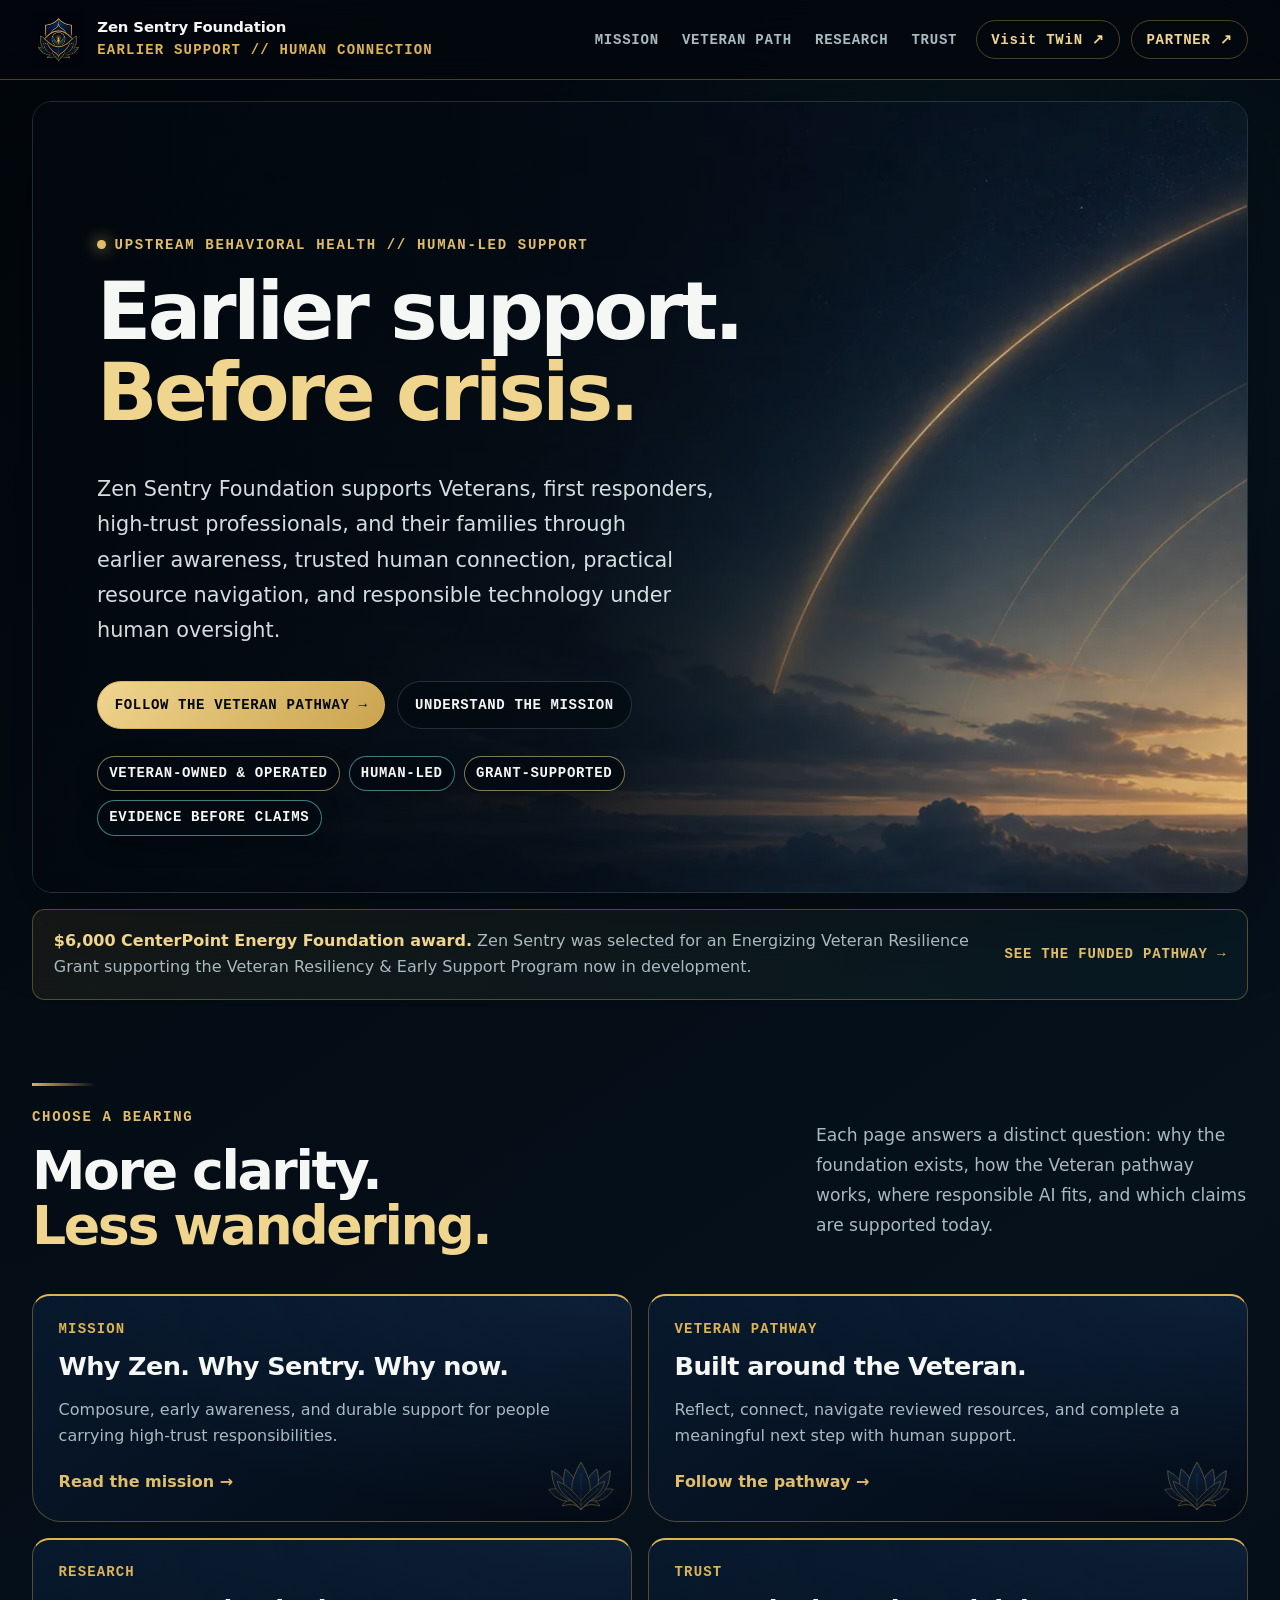
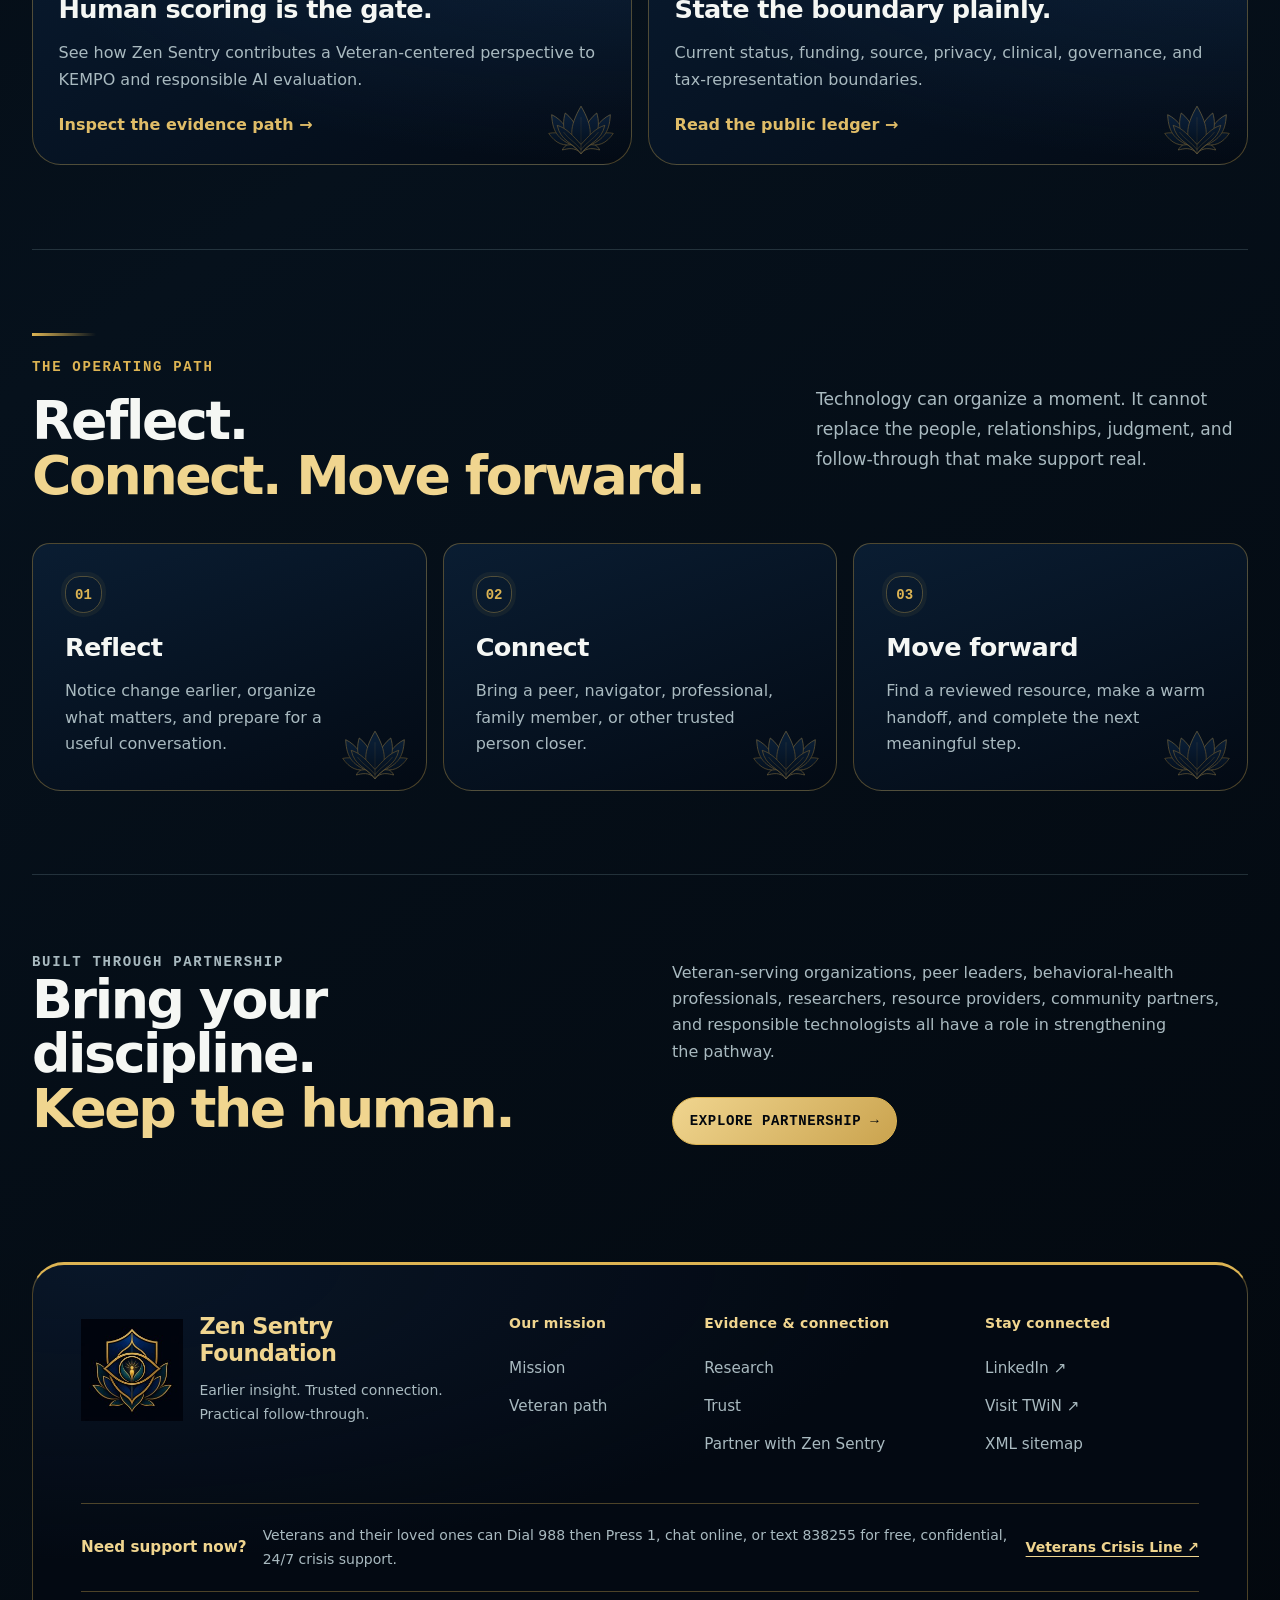
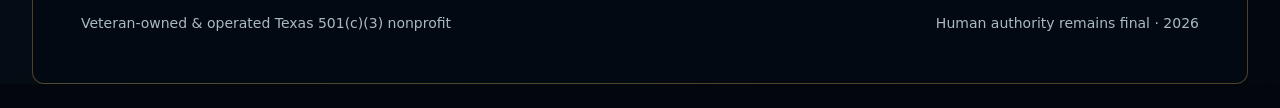
==== commit f46542e0: "Complete central petals of ZSF card lotus" ====
--- a/index.html
+++ b/index.html
@@ -19,7 +19,7 @@
     <link rel="canonical" href="https://thewizardnexus.github.io/Zen-Sentry-Foundation/">
     <link rel="icon" href="assets/zen-sentry-logo.jpg" type="image/jpeg">
     <link rel="apple-touch-icon" href="assets/zen-sentry-logo.jpg">
-    <link rel="stylesheet" href="styles.css?v=20260910-logo-petals">
+    <link rel="stylesheet" href="styles.css?v=20260910-complete-lotus">
     <script src="app.js?v=20260825" defer></script>
     <title>Zen Sentry Foundation | Earlier Support Through Human Connection</title>
   </head>
--- a/styles.css
+++ b/styles.css
@@ -828,8 +828,8 @@
   right: 0.9rem;
   bottom: 0.55rem;
   width: 4.5rem;
-  height: 2.7rem;
-  background: url('assets/lotus-linework.svg?v=logo-petals') center / contain no-repeat;
+  height: 3.25rem;
+  background: url('assets/lotus-linework.svg?v=complete-lotus') center / contain no-repeat;
   opacity: 0.48;
   pointer-events: none;
 }
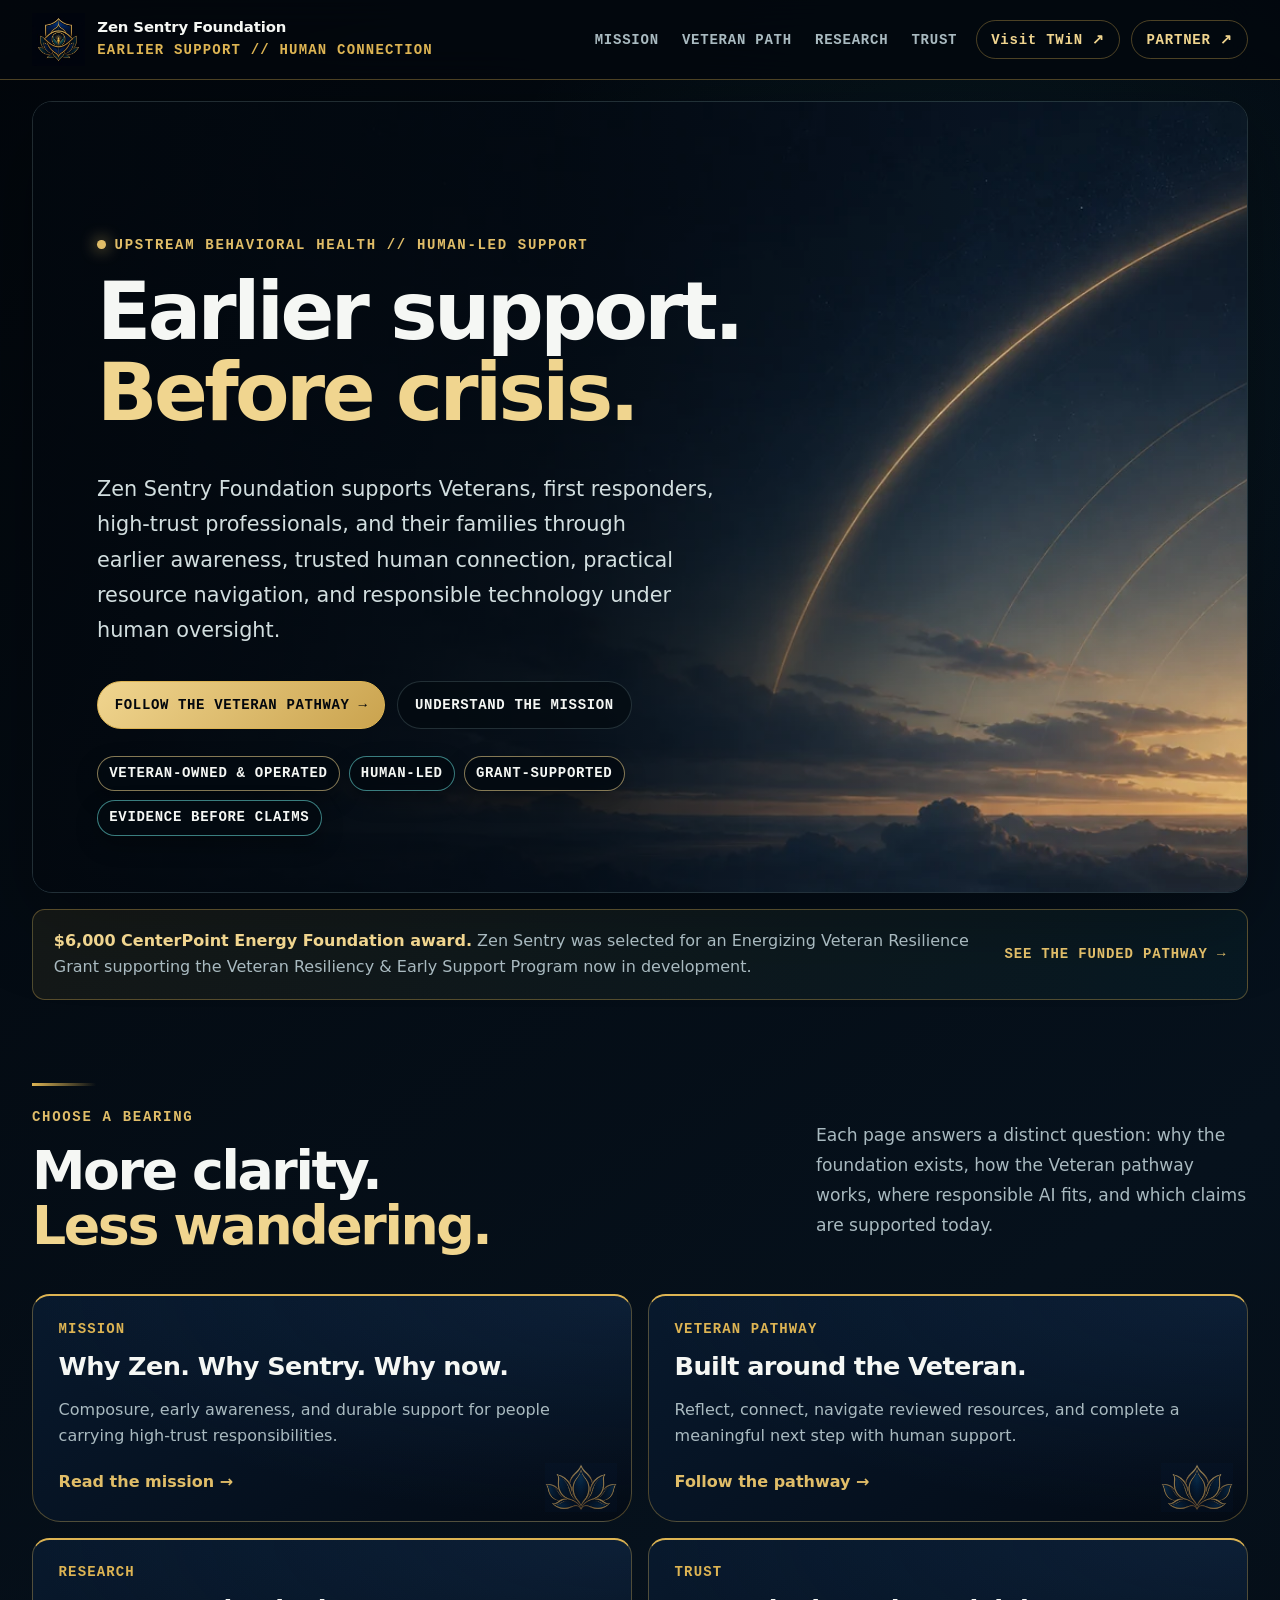
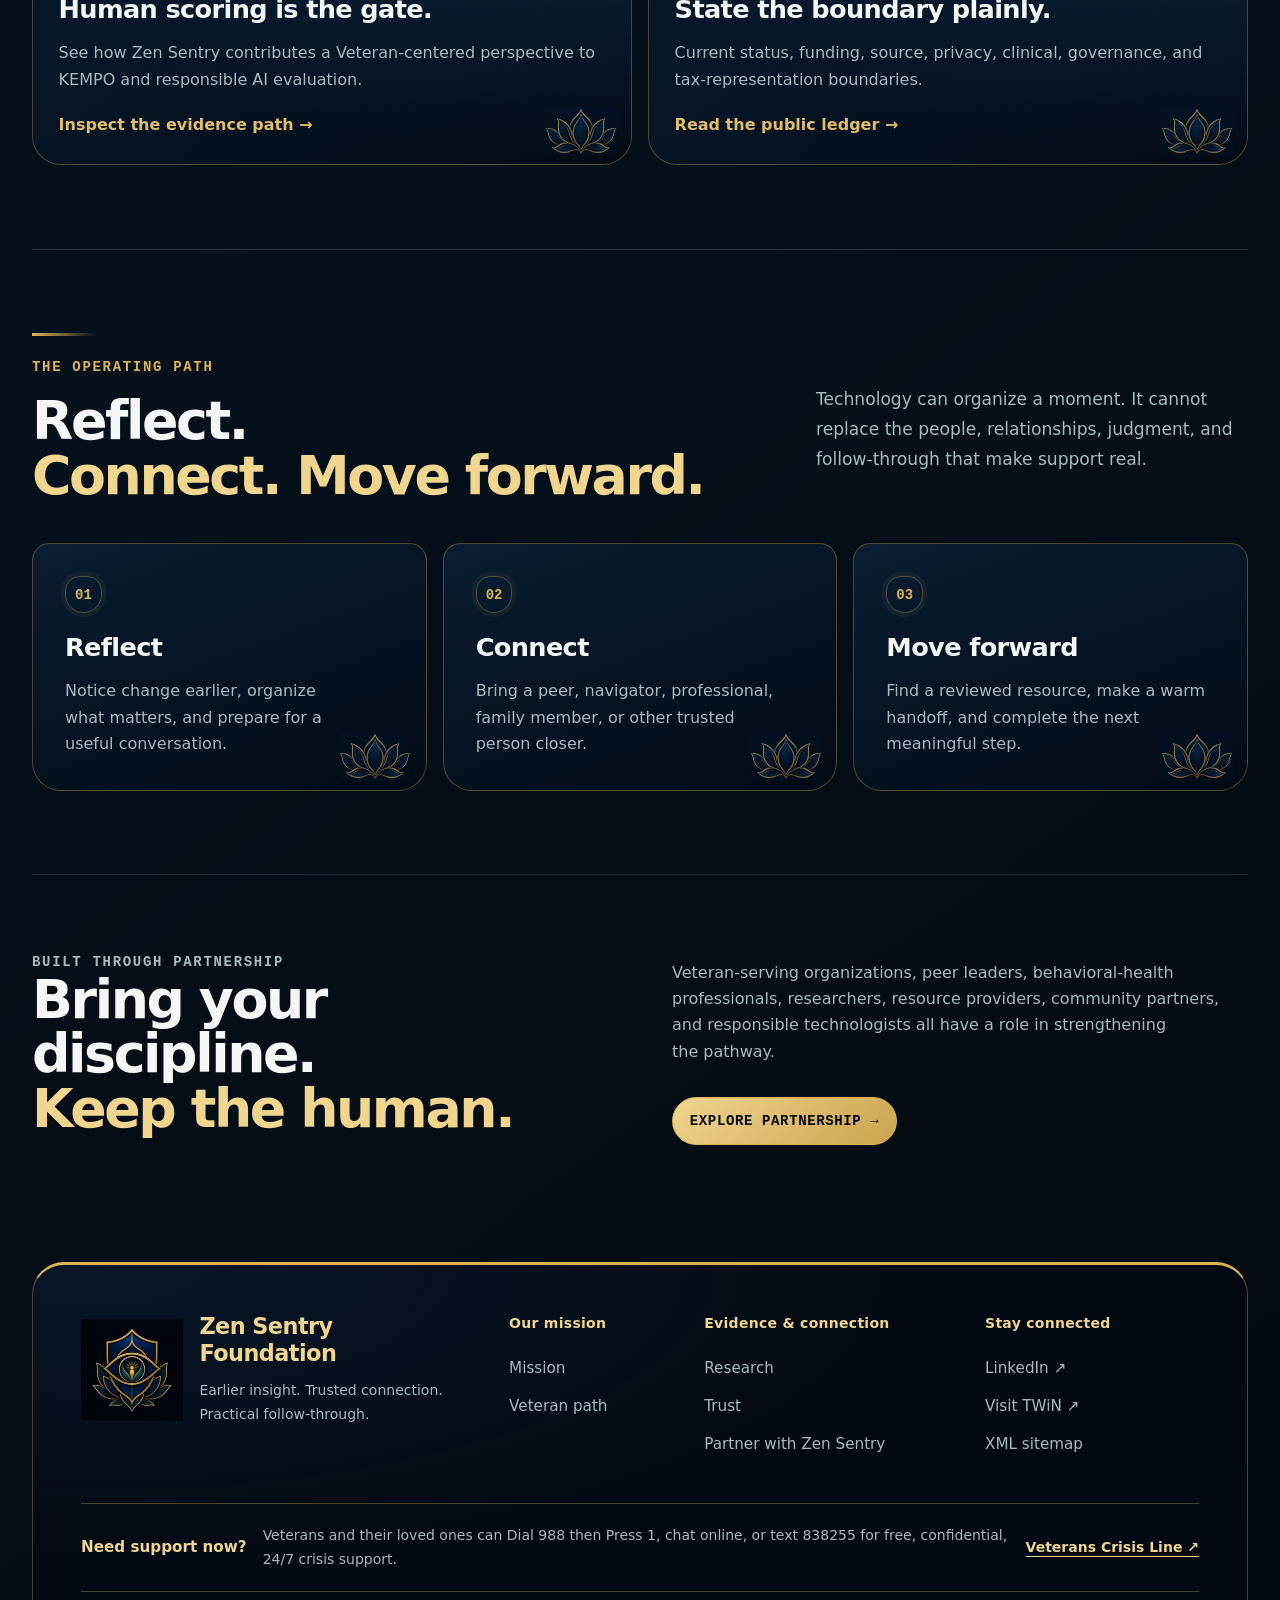
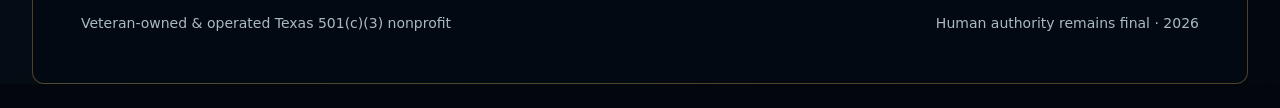
==== commit b90cc277: "Apply selected flowing lotus artwork to site cards" ====
--- a/index.html
+++ b/index.html
@@ -19,7 +19,7 @@
     <link rel="canonical" href="https://thewizardnexus.github.io/Zen-Sentry-Foundation/">
     <link rel="icon" href="assets/zen-sentry-logo.jpg" type="image/jpeg">
     <link rel="apple-touch-icon" href="assets/zen-sentry-logo.jpg">
-    <link rel="stylesheet" href="styles.css?v=20260910-complete-lotus">
+    <link rel="stylesheet" href="styles.css?v=20260910-lotus-sample-4">
     <script src="app.js?v=20260825" defer></script>
     <title>Zen Sentry Foundation | Earlier Support Through Human Connection</title>
   </head>
--- a/styles.css
+++ b/styles.css
@@ -828,9 +828,11 @@
   right: 0.9rem;
   bottom: 0.55rem;
   width: 4.5rem;
-  height: 3.25rem;
-  background: url('assets/lotus-linework.svg?v=complete-lotus') center / contain no-repeat;
-  opacity: 0.48;
+  aspect-ratio: 1024 / 690;
+  /* Frame the approved sample's large lotus, excluding its label and thumbnail. */
+  background: url('assets/lotus-flowing-linework-sample.png') center 25% / 122.4609375% auto no-repeat;
+  mix-blend-mode: screen;
+  opacity: 0.6;
   pointer-events: none;
 }
 .route-card:hover { border-color: var(--gold); }
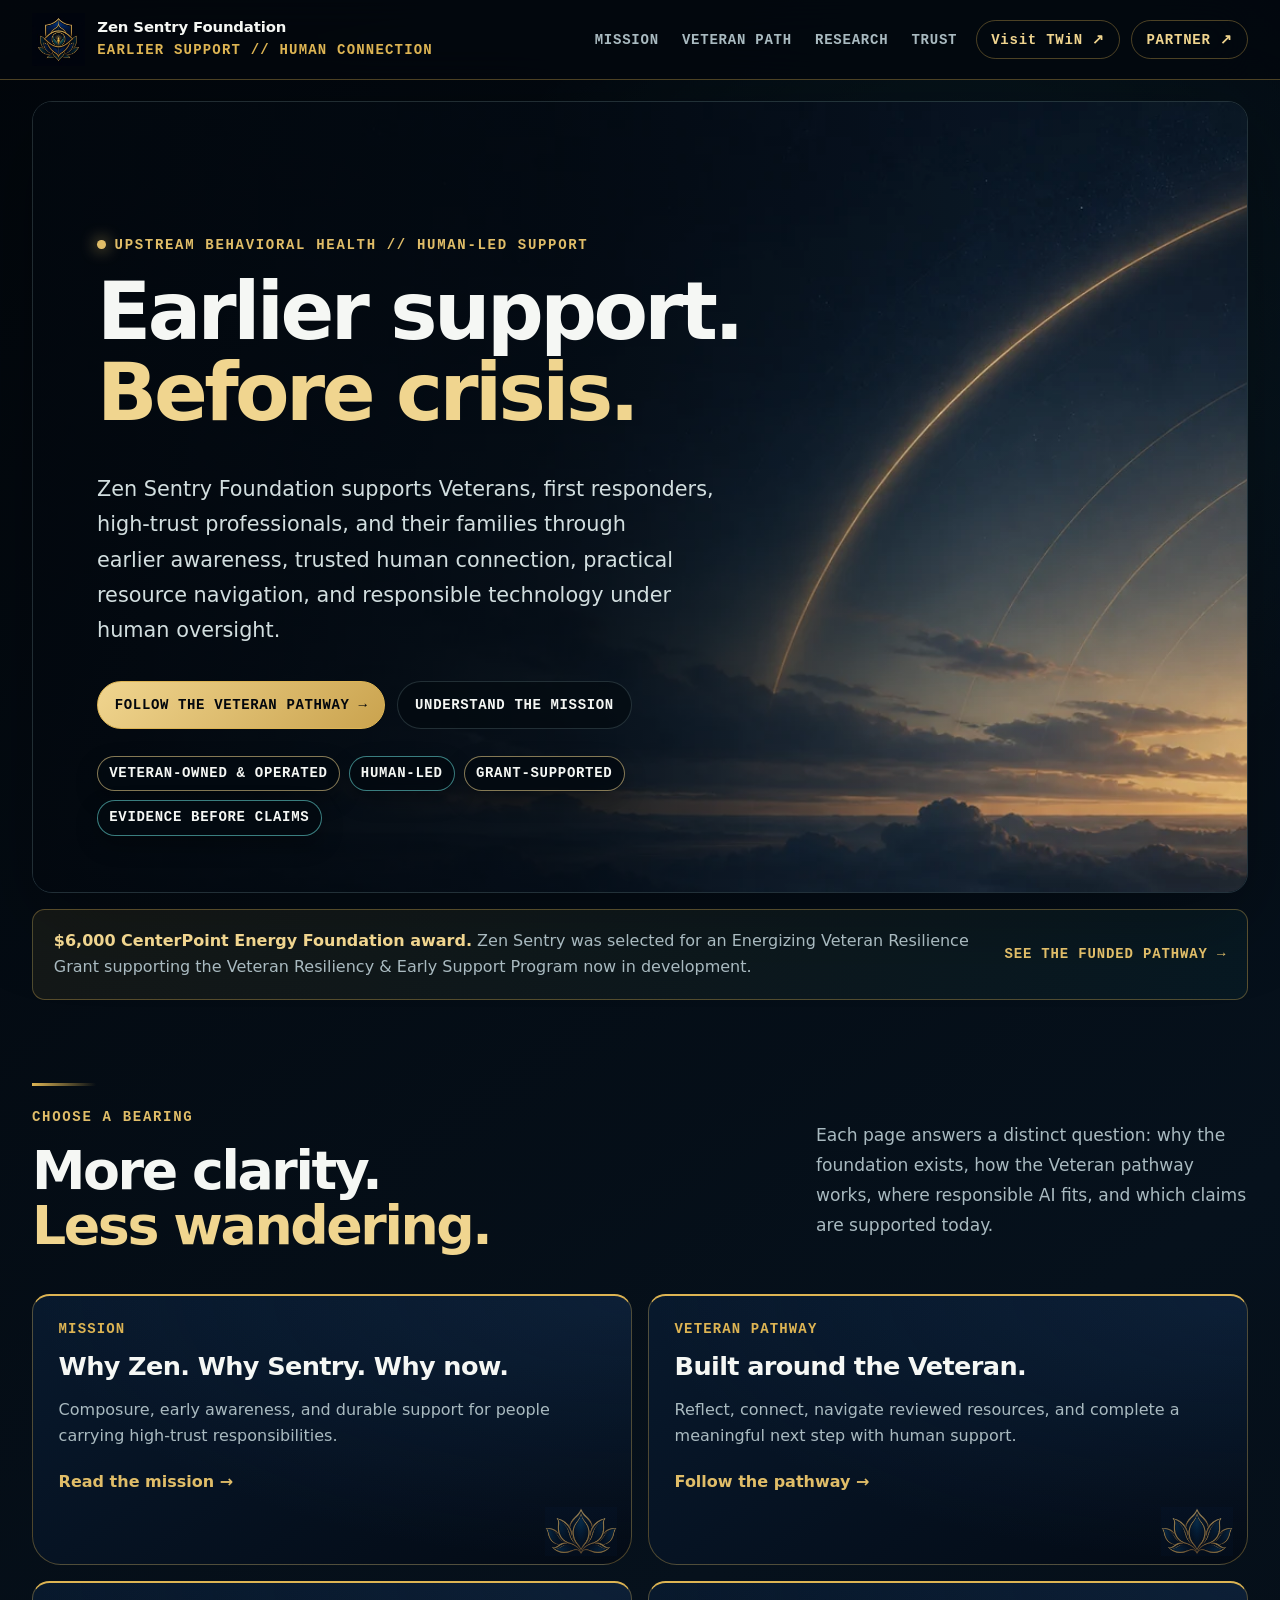
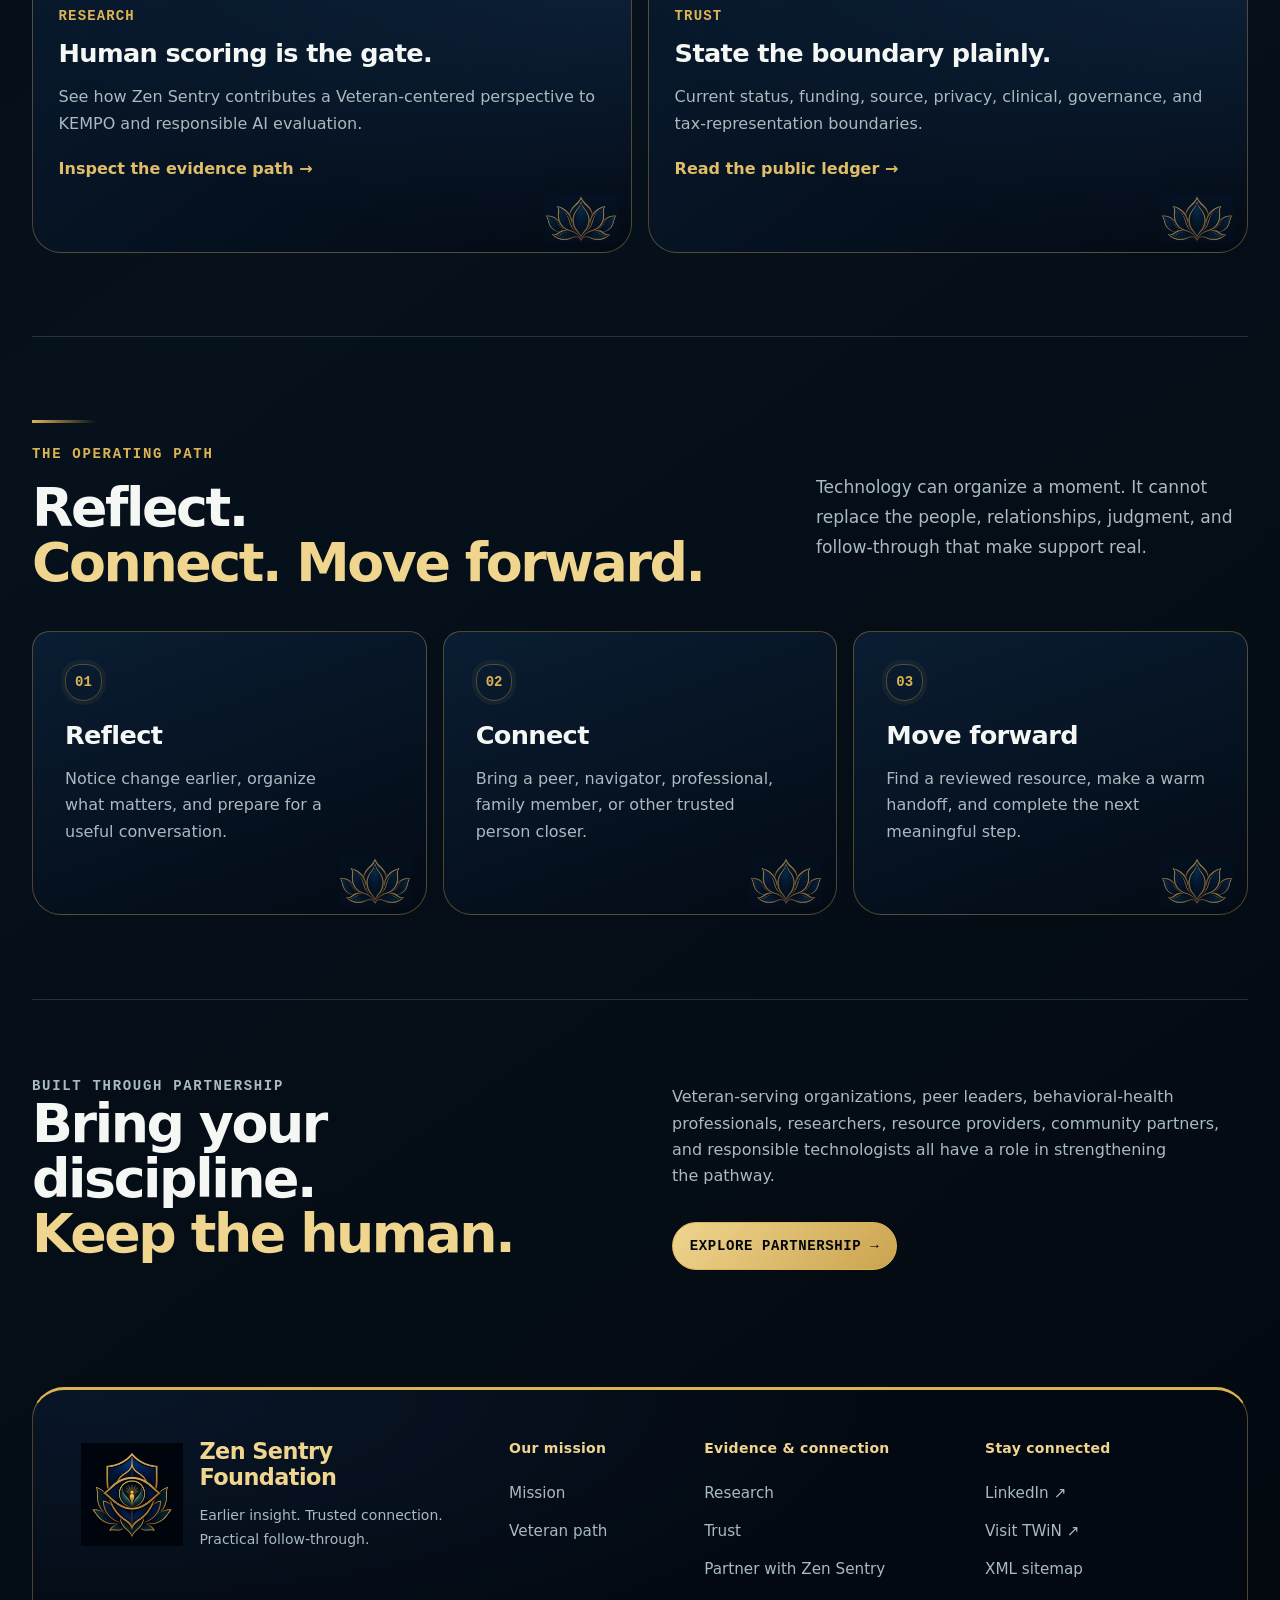
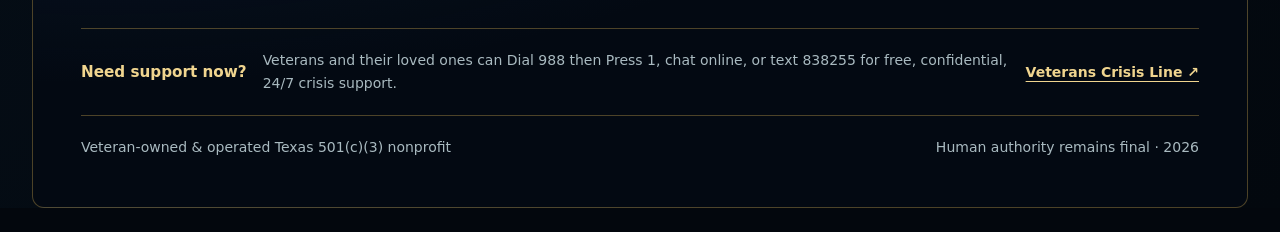
==== commit ac1f2f75: "Reserve space below card content for lotus decorations" ====
--- a/index.html
+++ b/index.html
@@ -19,7 +19,7 @@
     <link rel="canonical" href="https://thewizardnexus.github.io/Zen-Sentry-Foundation/">
     <link rel="icon" href="assets/zen-sentry-logo.jpg" type="image/jpeg">
     <link rel="apple-touch-icon" href="assets/zen-sentry-logo.jpg">
-    <link rel="stylesheet" href="styles.css?v=20260910-lotus-sample-4">
+    <link rel="stylesheet" href="styles.css?v=20260910-lotus-clearance">
     <script src="app.js?v=20260825" defer></script>
     <title>Zen Sentry Foundation | Earlier Support Through Human Connection</title>
   </head>
--- a/styles.css
+++ b/styles.css
@@ -519,7 +519,7 @@
   letter-spacing: -0.055em;
 }
 .name-card span { display: block; margin-top: 1rem; color: var(--teal); font: 750 0.875rem/1 var(--mono); letter-spacing: 0.1em; text-transform: uppercase; }
-.name-card p { margin-top: 1.7rem; color: var(--muted); }
+.name-card p { margin: 1.7rem 0 0; color: var(--muted); }
 
 .program-steps {
   display: grid;
@@ -584,7 +584,7 @@
 
 .snapshot strong { display: block; color: var(--white); font-size: clamp(3rem, 6vw, 5.5rem); letter-spacing: -0.06em; line-height: 1; }
 .snapshot span { display: block; margin-top: 1rem; color: var(--gold); font: 750 0.875rem/1.4 var(--mono); letter-spacing: 0.08em; text-transform: uppercase; }
-.snapshot p { margin-top: 2rem; color: var(--muted); }
+.snapshot p { margin: 2rem 0 0; color: var(--muted); }
 
 .dimensions {
   display: grid;
@@ -815,8 +815,11 @@
 }
 .route-card, .info-card, .name-card, .contact-route, .program-step,
 .pathway article, .metric-card, .snapshot article, .dimension, .partner-grid li {
+  --lotus-height: calc(4.5rem * 690 / 1024);
   position: relative;
   isolation: isolate;
+  /* Reserve the lotus height, bottom inset, and a clear gap below all content. */
+  padding-bottom: calc(var(--lotus-height) + 0.55rem + 0.75rem);
   border-radius: 1.1rem 1.1rem 1.8rem 1.8rem;
 }
 .route-card::after, .info-card::after, .name-card::after, .contact-route::after,
@@ -828,7 +831,7 @@
   right: 0.9rem;
   bottom: 0.55rem;
   width: 4.5rem;
-  aspect-ratio: 1024 / 690;
+  height: var(--lotus-height);
   /* Frame the approved sample's large lotus, excluding its label and thumbnail. */
   background: url('assets/lotus-flowing-linework-sample.png') center 25% / 122.4609375% auto no-repeat;
   mix-blend-mode: screen;
